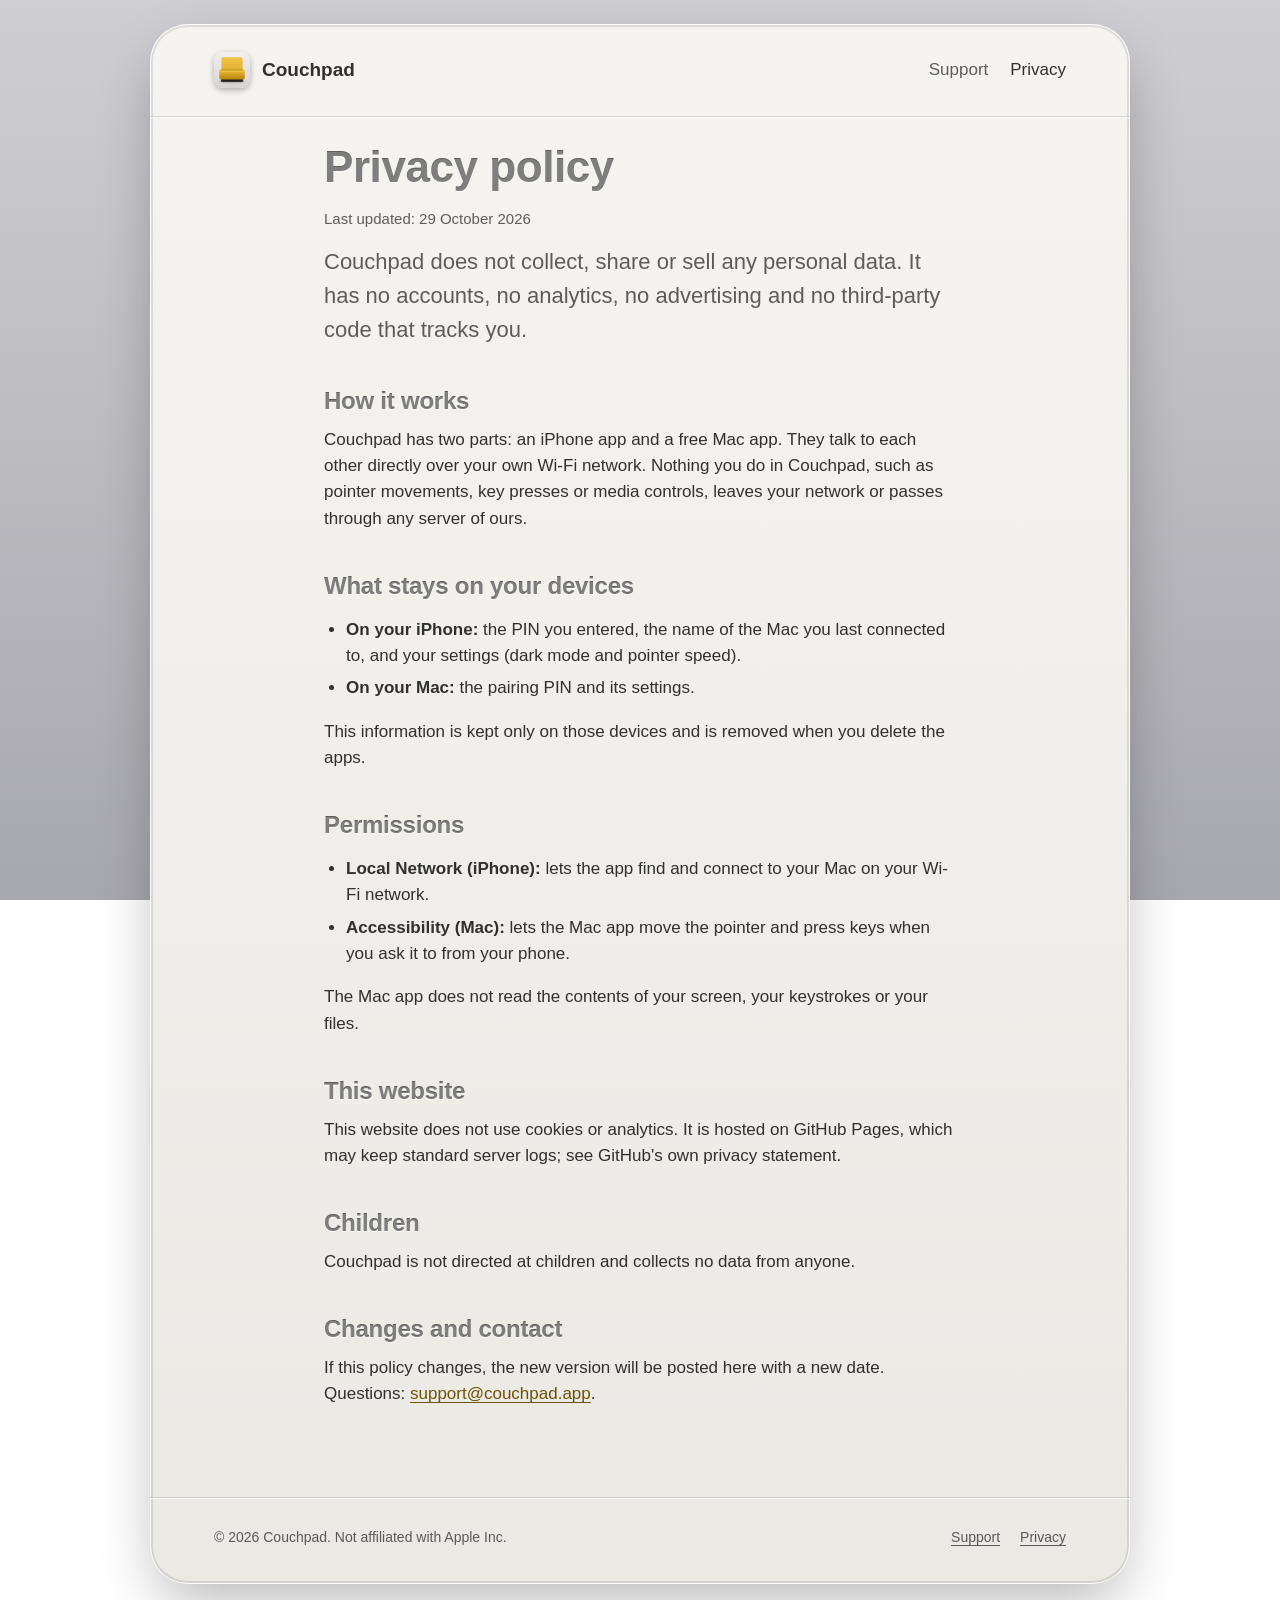
==== privacy/index.html @ 032b70fe "Add the Couchpad website A landing page, support and privacy pages, a 404 page and the screenshots, " ====
<!doctype html>
<html lang="en">
<head>
<meta charset="utf-8">
<meta name="viewport" content="width=device-width, initial-scale=1">
<title>Couchpad privacy policy</title>
<meta name="description" content="Couchpad collects no data. Everything happens between your iPhone and your Mac on your own Wi-Fi network.">
<link rel="canonical" href="https://couchpad.app/privacy/">
<link rel="icon" type="image/png" sizes="32x32" href="/assets/favicon-32.png">
<link rel="apple-touch-icon" href="/assets/apple-touch-icon.png">
<meta property="og:type" content="website">
<meta property="og:site_name" content="Couchpad">
<meta property="og:title" content="Couchpad privacy policy">
<meta property="og:description" content="Couchpad collects no data. Everything happens between your iPhone and your Mac on your own Wi-Fi network.">
<meta property="og:url" content="https://couchpad.app/privacy/">
<meta property="og:image" content="https://couchpad.app/assets/icon-512.png">
<meta name="twitter:card" content="summary">
<link rel="stylesheet" href="/assets/style.css">
</head>
<body>
<div class="pad">
<header class="inner site-header">
  <a class="brand" href="/"><img src="/assets/icon-192.png" alt="" width="36" height="36">Couchpad</a>
  <nav aria-label="Main">
    <a href="/support/">Support</a>
    <a href="/privacy/" aria-current="page">Privacy</a>
  </nav>
</header>
<hr class="rule">

<main class="inner page">
  <h1 class="etched">Privacy policy</h1>
  <p class="meta">Last updated: 29 October 2026</p>
  <p class="lead" style="margin-left:0">Couchpad does not collect, share or sell any personal data. It has no accounts, no analytics, no advertising and no third-party code that tracks you.</p>

  <h2 class="etched">How it works</h2>
  <p>Couchpad has two parts: an iPhone app and a free Mac app. They talk to each other directly over your own Wi-Fi network. Nothing you do in Couchpad, such as pointer movements, key presses or media controls, leaves your network or passes through any server of ours.</p>

  <h2 class="etched">What stays on your devices</h2>
  <ul>
    <li><strong>On your iPhone:</strong> the PIN you entered, the name of the Mac you last connected to, and your settings (dark mode and pointer speed).</li>
    <li><strong>On your Mac:</strong> the pairing PIN and its settings.</li>
  </ul>
  <p>This information is kept only on those devices and is removed when you delete the apps.</p>

  <h2 class="etched">Permissions</h2>
  <ul>
    <li><strong>Local Network (iPhone):</strong> lets the app find and connect to your Mac on your Wi-Fi network.</li>
    <li><strong>Accessibility (Mac):</strong> lets the Mac app move the pointer and press keys when you ask it to from your phone.</li>
  </ul>
  <p>The Mac app does not read the contents of your screen, your keystrokes or your files.</p>

  <h2 class="etched">This website</h2>
  <p>This website does not use cookies or analytics. It is hosted on GitHub Pages, which may keep standard server logs; see GitHub's own privacy statement.</p>

  <h2 class="etched">Children</h2>
  <p>Couchpad is not directed at children and collects no data from anyone.</p>

  <h2 class="etched">Changes and contact</h2>
  <p>If this policy changes, the new version will be posted here with a new date. Questions: <a href="mailto:support@couchpad.app">support@couchpad.app</a>.</p>
</main>
<hr class="rule">
<footer class="inner site-footer">
  <span>&copy; 2026 Couchpad. Not affiliated with Apple Inc.</span>
  <nav aria-label="Footer"><a href="/support/">Support</a><a href="/privacy/">Privacy</a></nav>
</footer>
</div>
</body>
</html>
---- assets/style.css ----
/* Couchpad site: the app's etched-glass look on an aluminium frame, in a light and a dark variant. */

:root {
  color-scheme: light dark;
  --frame-top: #cfcfd3;
  --frame-bottom: #a7a7ae;
  --glass-top: #f5f4f0;
  --glass-bottom: #eae9e4;
  --glass-edge: rgba(255, 255, 255, 0.95);
  --glass-inner: rgba(0, 0, 0, 0.1);
  --shadow: rgba(0, 0, 0, 0.3);
  --ink: rgba(0, 0, 0, 0.8);
  --ink-soft: rgba(0, 0, 0, 0.62);
  --etch: rgba(0, 0, 0, 0.5);
  --etch-light: rgba(255, 255, 255, 0.95);
  --etch-dark: rgba(0, 0, 0, 0.22);
  --rule-dark: rgba(0, 0, 0, 0.13);
  --rule-light: rgba(255, 255, 255, 0.95);
  --pill: rgba(0, 0, 0, 0.055);
  --pill-edge: rgba(0, 0, 0, 0.14);
  --raised-top: #faf9f6;
  --raised-bottom: #e5e4df;
  --raised-edge: rgba(0, 0, 0, 0.2);
  --link: #6e5206;
  --accent: #dba72b;
}

@media (prefers-color-scheme: dark) {
  :root {
    --frame-top: #3a3a3e;
    --frame-bottom: #1d1d20;
    --glass-top: #313134;
    --glass-bottom: #262629;
    --glass-edge: rgba(255, 255, 255, 0.14);
    --glass-inner: rgba(0, 0, 0, 0.5);
    --shadow: rgba(0, 0, 0, 0.6);
    --ink: rgba(255, 255, 255, 0.9);
    --ink-soft: rgba(255, 255, 255, 0.68);
    --etch: rgba(255, 255, 255, 0.5);
    --etch-light: rgba(0, 0, 0, 0.6);
    --etch-dark: rgba(255, 255, 255, 0.12);
    --rule-dark: rgba(0, 0, 0, 0.55);
    --rule-light: rgba(255, 255, 255, 0.1);
    --pill: rgba(0, 0, 0, 0.22);
    --pill-edge: rgba(255, 255, 255, 0.1);
    --raised-top: #5d5d61;
    --raised-bottom: #424246;
    --raised-edge: rgba(0, 0, 0, 0.55);
    --link: #f0c658;
  }
}

* { box-sizing: border-box; }

html { -webkit-text-size-adjust: 100%; }

body {
  margin: 0;
  min-height: 100vh;
  padding: 24px 16px 40px;
  background: linear-gradient(var(--frame-top), var(--frame-bottom)) fixed;
  color: var(--ink);
  font: 17px/1.55 -apple-system, BlinkMacSystemFont, "SF Pro Text", "Helvetica Neue", Helvetica, Arial, sans-serif;
  -webkit-font-smoothing: antialiased;
}

a { color: var(--link); text-underline-offset: 3px; }
a:hover { text-decoration-thickness: 2px; }
:focus-visible { outline: 3px solid var(--accent); outline-offset: 3px; border-radius: 6px; }

/* The glass pad that holds the page. */
.pad {
  max-width: 980px;
  margin: 0 auto;
  border-radius: 38px;
  background: linear-gradient(var(--glass-top), var(--glass-bottom));
  box-shadow:
    inset 0 0 0 1px var(--glass-edge),
    inset 0 0 0 3px var(--glass-inner),
    0 24px 60px -10px var(--shadow);
  overflow: hidden;
}

.inner { padding-left: clamp(20px, 6vw, 64px); padding-right: clamp(20px, 6vw, 64px); }

/* Header */
.site-header {
  display: flex;
  align-items: center;
  justify-content: space-between;
  gap: 16px;
  padding-top: 28px;
  padding-bottom: 28px;
}
.brand { display: flex; align-items: center; gap: 12px; color: var(--ink); text-decoration: none; font-weight: 650; font-size: 19px; }
.brand img { width: 36px; height: 36px; border-radius: 9px; box-shadow: 0 2px 6px var(--shadow); }
.site-header nav { display: flex; gap: 22px; }
.site-header nav a { color: var(--ink-soft); text-decoration: none; font-weight: 500; }
.site-header nav a:hover, .site-header nav a[aria-current="page"] { color: var(--ink); }

/* Engraved lines, built like the app's divider: a faint dark line with a light one right under it. */
.rule { height: 2px; border: 0; margin: 0; background: linear-gradient(var(--rule-dark) 1px, var(--rule-light) 1px); }

/* Etched headings and labels. */
.etched {
  color: var(--etch);
  text-shadow: 0 1px 0 var(--etch-light), 0 -0.5px 0.4px var(--etch-dark);
}

h1, h2, h3 { line-height: 1.15; margin: 0; letter-spacing: -0.01em; }
h1 { font-size: clamp(34px, 6vw, 56px); font-weight: 700; }
h2 { font-size: clamp(26px, 4vw, 34px); font-weight: 700; }
h3 { font-size: 20px; font-weight: 650; }
p { margin: 0 0 1em; }
.lead { font-size: clamp(18px, 2.4vw, 22px); color: var(--ink-soft); max-width: 36em; margin-left: auto; margin-right: auto; }

/* Hero */
.hero { text-align: center; padding-top: 36px; padding-bottom: 64px; }
.hero-art { position: relative; width: min(440px, 100%); aspect-ratio: 1; margin: 0 auto 8px; display: grid; place-items: center; }
.hero-art .ring { position: absolute; border-radius: 50%; border: 1px solid var(--rule-dark); box-shadow: 0 1px 0 var(--rule-light); }
.hero-art .ring:nth-child(1) { width: 62%; aspect-ratio: 1; opacity: 0.95; }
.hero-art .ring:nth-child(2) { width: 82%; aspect-ratio: 1; opacity: 0.6; }
.hero-art .ring:nth-child(3) { width: 102%; aspect-ratio: 1; opacity: 0.3; }
.hero-art img { position: relative; width: 38%; border-radius: 22.5%; box-shadow: 0 18px 36px -8px var(--shadow), 0 2px 6px var(--shadow); }
.hero h1 { max-width: 14em; margin: 0 auto 18px; }
.actions { display: flex; flex-wrap: wrap; gap: 14px; justify-content: center; align-items: center; margin-top: 30px; }

/* A button standing proud of the glass, like the Connect button in the app. */
.button {
  display: inline-flex;
  align-items: center;
  gap: 10px;
  padding: 14px 28px;
  border-radius: 999px;
  border: 1px solid var(--raised-edge);
  background: linear-gradient(var(--raised-top), var(--raised-bottom));
  box-shadow: inset 0 1px 0 rgba(255, 255, 255, 0.55), 0 3px 6px var(--shadow);
  color: var(--ink);
  font-weight: 650;
  font-size: 17px;
  text-decoration: none;
}
.button:hover { filter: brightness(1.03); }
.button:active { box-shadow: inset 0 2px 5px var(--shadow); background: var(--pill); }
.note { color: var(--ink-soft); font-size: 15px; }
.fine { color: var(--ink-soft); font-size: 14px; margin-top: 14px; }

/* Sections */
section { padding-top: 56px; padding-bottom: 56px; }
.section-head { margin-bottom: 28px; }
.section-head p { color: var(--ink-soft); margin-top: 8px; max-width: 38em; }

.cards { display: grid; gap: 18px; grid-template-columns: repeat(auto-fit, minmax(250px, 1fr)); }
.card {
  padding: 24px;
  border-radius: 24px;
  background: var(--pill);
  border: 1px solid var(--pill-edge);
  box-shadow: inset 0 1px 3px rgba(0, 0, 0, 0.1), 0 1px 0 var(--rule-light);
}
.card h3 { margin-bottom: 10px; }
.card p, .card li { color: var(--ink-soft); font-size: 16px; }
.card ul { margin: 0; padding-left: 1.1em; }
.card li { margin-bottom: 4px; }

.steps { counter-reset: step; display: grid; gap: 18px; grid-template-columns: repeat(auto-fit, minmax(230px, 1fr)); padding: 0; margin: 0; list-style: none; }
.steps li { counter-increment: step; padding: 4px 0; }
.steps li::before {
  content: counter(step);
  display: grid; place-items: center;
  width: 44px; height: 44px; margin-bottom: 14px;
  border-radius: 50%;
  border: 1px solid var(--raised-edge);
  background: linear-gradient(var(--raised-top), var(--raised-bottom));
  box-shadow: inset 0 1px 0 rgba(255, 255, 255, 0.55), 0 2px 4px var(--shadow);
  font-weight: 700;
}
.steps h3 { margin-bottom: 6px; }
.steps p { color: var(--ink-soft); font-size: 16px; }

/* Text pages (support, privacy) */
.page { padding-top: 24px; padding-bottom: 72px; max-width: 760px; margin: 0 auto; }
.page h1 { font-size: clamp(30px, 5vw, 44px); margin-bottom: 14px; }
.page h2 { font-size: 24px; margin: 40px 0 12px; }
.page ul, .page ol { padding-left: 1.3em; }
.page li { margin-bottom: 6px; }
.meta { color: var(--ink-soft); font-size: 15px; }

details { border-radius: 18px; background: var(--pill); border: 1px solid var(--pill-edge); padding: 4px 20px; margin-bottom: 12px; }
summary { cursor: pointer; font-weight: 600; padding: 14px 0; list-style: none; display: flex; justify-content: space-between; gap: 16px; }
summary::-webkit-details-marker { display: none; }
summary::after { content: "+"; color: var(--ink-soft); font-weight: 500; }
details[open] summary::after { content: "–"; }
details > :not(summary) { color: var(--ink-soft); }
details p:last-child, details ul:last-child, details ol:last-child { margin-bottom: 16px; }
kbd { font: 14px ui-monospace, SFMono-Regular, Menlo, monospace; padding: 1px 6px; border-radius: 6px; background: var(--pill); border: 1px solid var(--pill-edge); }

/* Footer */
.site-footer { padding-top: 28px; padding-bottom: 36px; display: flex; flex-wrap: wrap; justify-content: space-between; gap: 12px 24px; color: var(--ink-soft); font-size: 14px; }
.site-footer nav { display: flex; gap: 20px; }
.site-footer a { color: var(--ink-soft); }

@media (max-width: 560px) {
  body { padding: 12px 10px 28px; }
  .pad { border-radius: 28px; }
  .site-header nav { gap: 16px; font-size: 16px; }
  section { padding-top: 40px; padding-bottom: 40px; }
}

/* Screenshots */
.shots { display: grid; gap: 28px 24px; grid-template-columns: repeat(auto-fit, minmax(220px, 1fr)); align-items: start; }
.shots figure { margin: 0; }
.shots .wide { grid-column: 1 / -1; }
.shots img { display: block; width: 100%; height: auto; border-radius: 26px; box-shadow: 0 18px 40px -12px var(--shadow), 0 2px 6px var(--shadow); }
.shots .mac img { border-radius: 22px; }
.shots figure:not(.wide) img { max-width: 340px; margin: 0 auto; }
.shots .mac img { max-width: 100%; }
.shots figcaption { margin-top: 14px; text-align: center; color: var(--ink-soft); font-size: 15px; }
@media (min-width: 820px) {
  .shots { grid-template-columns: 1fr 1fr 1fr; }
  /* The Mac menu is the odd one out in shape, so it sits level with the middle of the phone screens. */
  .shots .mac { align-self: center; }
}
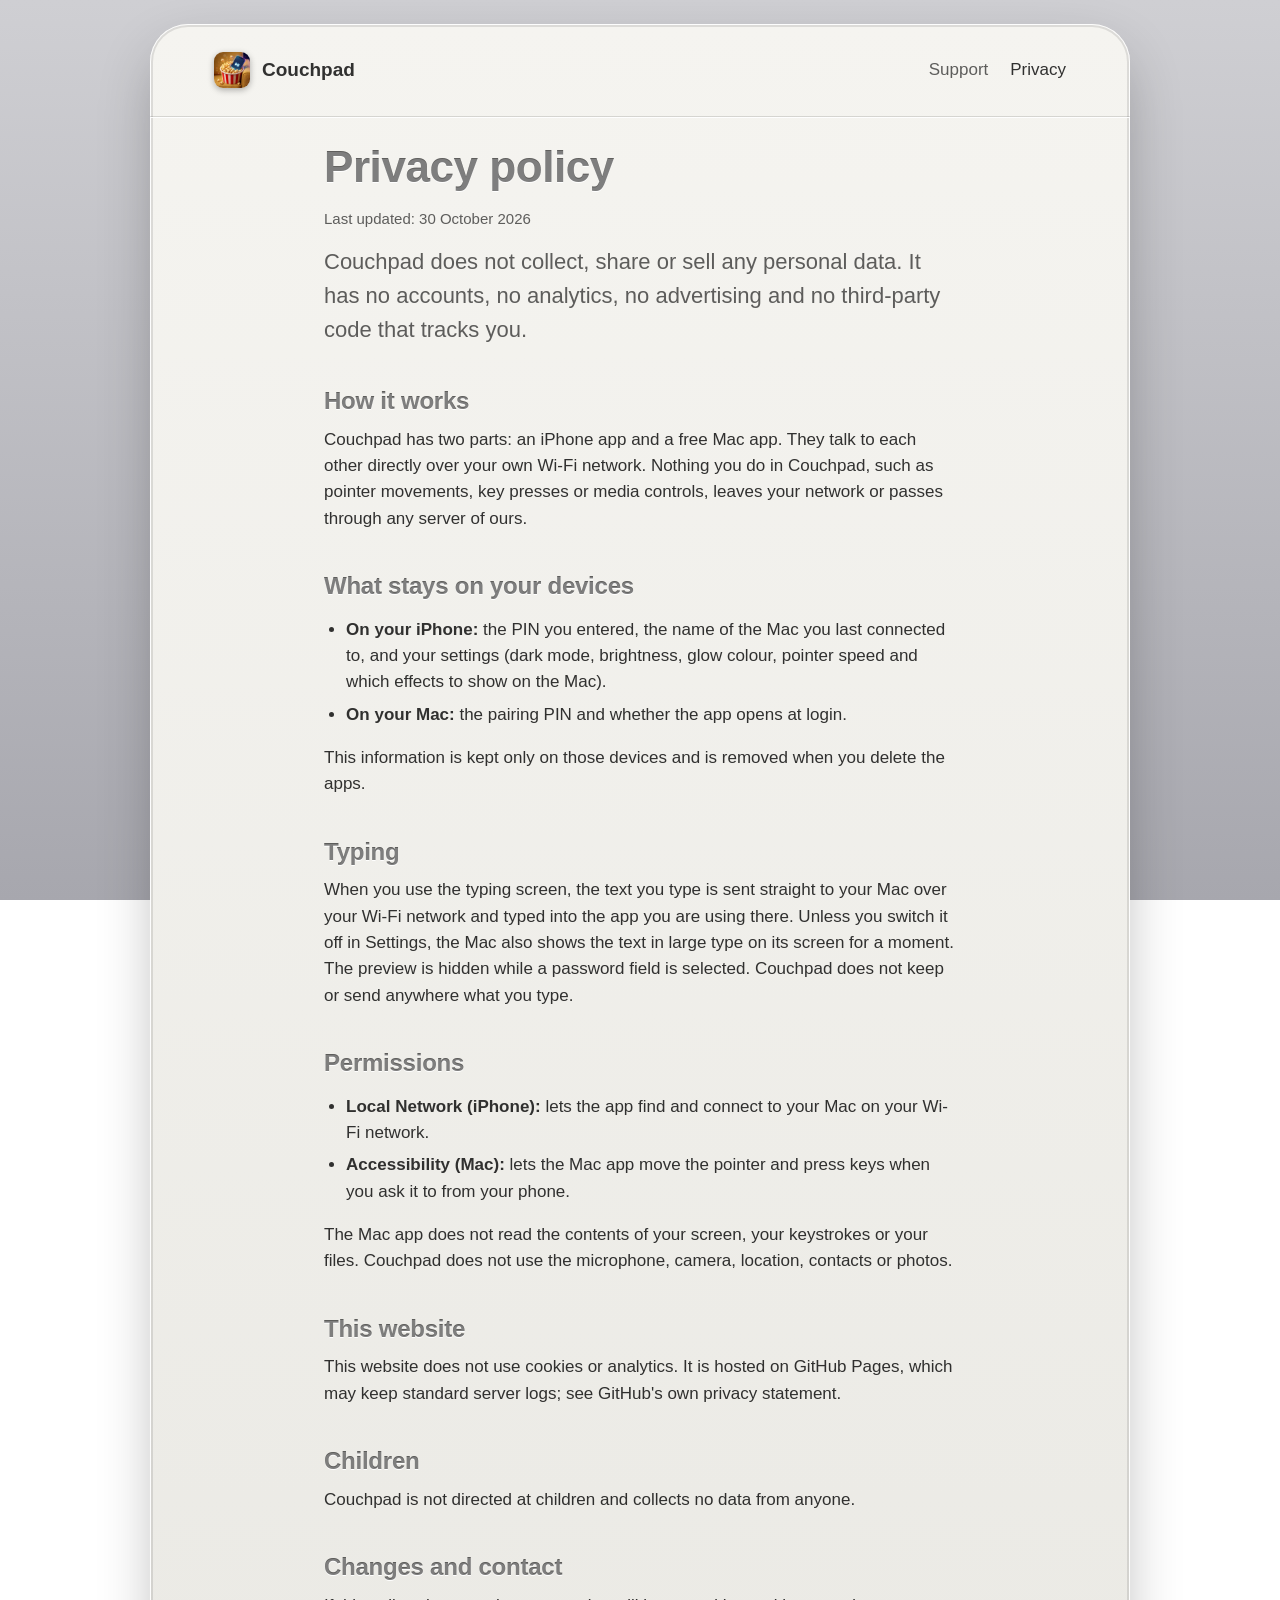
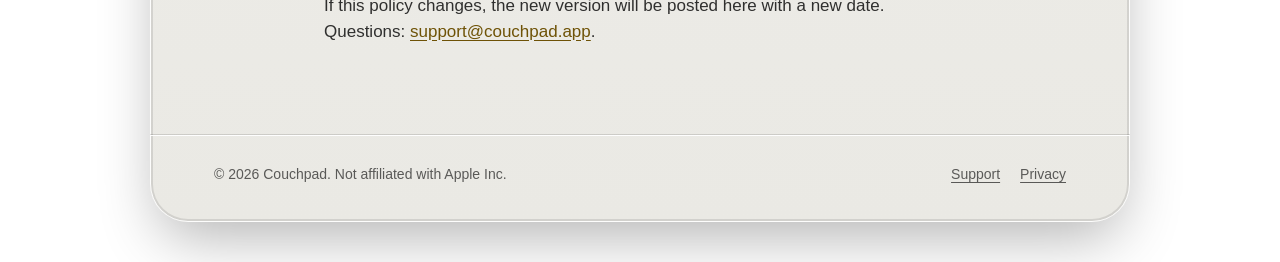
==== commit 221ddc67: "Describe typing, pointer effects and the dark mode; update the privacy page Co-Authored-By: Claude S" ====
--- a/privacy/index.html
+++ b/privacy/index.html
@@ -30,7 +30,7 @@
 
 <main class="inner page">
   <h1 class="etched">Privacy policy</h1>
-  <p class="meta">Last updated: 29 October 2026</p>
+  <p class="meta">Last updated: 30 October 2026</p>
   <p class="lead" style="margin-left:0">Couchpad does not collect, share or sell any personal data. It has no accounts, no analytics, no advertising and no third-party code that tracks you.</p>
 
   <h2 class="etched">How it works</h2>
@@ -38,17 +38,20 @@
 
   <h2 class="etched">What stays on your devices</h2>
   <ul>
-    <li><strong>On your iPhone:</strong> the PIN you entered, the name of the Mac you last connected to, and your settings (dark mode and pointer speed).</li>
-    <li><strong>On your Mac:</strong> the pairing PIN and its settings.</li>
+    <li><strong>On your iPhone:</strong> the PIN you entered, the name of the Mac you last connected to, and your settings (dark mode, brightness, glow colour, pointer speed and which effects to show on the Mac).</li>
+    <li><strong>On your Mac:</strong> the pairing PIN and whether the app opens at login.</li>
   </ul>
   <p>This information is kept only on those devices and is removed when you delete the apps.</p>
+
+  <h2 class="etched">Typing</h2>
+  <p>When you use the typing screen, the text you type is sent straight to your Mac over your Wi-Fi network and typed into the app you are using there. Unless you switch it off in Settings, the Mac also shows the text in large type on its screen for a moment. The preview is hidden while a password field is selected. Couchpad does not keep or send anywhere what you type.</p>
 
   <h2 class="etched">Permissions</h2>
   <ul>
     <li><strong>Local Network (iPhone):</strong> lets the app find and connect to your Mac on your Wi-Fi network.</li>
     <li><strong>Accessibility (Mac):</strong> lets the Mac app move the pointer and press keys when you ask it to from your phone.</li>
   </ul>
-  <p>The Mac app does not read the contents of your screen, your keystrokes or your files.</p>
+  <p>The Mac app does not read the contents of your screen, your keystrokes or your files. Couchpad does not use the microphone, camera, location, contacts or photos.</p>
 
   <h2 class="etched">This website</h2>
   <p>This website does not use cookies or analytics. It is hosted on GitHub Pages, which may keep standard server logs; see GitHub's own privacy statement.</p>
--- a/assets/style.css
+++ b/assets/style.css
@@ -115,13 +115,7 @@
 .lead { font-size: clamp(18px, 2.4vw, 22px); color: var(--ink-soft); max-width: 36em; margin-left: auto; margin-right: auto; }
 
 /* Hero */
-.hero { text-align: center; padding-top: 36px; padding-bottom: 64px; }
-.hero-art { position: relative; width: min(440px, 100%); aspect-ratio: 1; margin: 0 auto 8px; display: grid; place-items: center; }
-.hero-art .ring { position: absolute; border-radius: 50%; border: 1px solid var(--rule-dark); box-shadow: 0 1px 0 var(--rule-light); }
-.hero-art .ring:nth-child(1) { width: 62%; aspect-ratio: 1; opacity: 0.95; }
-.hero-art .ring:nth-child(2) { width: 82%; aspect-ratio: 1; opacity: 0.6; }
-.hero-art .ring:nth-child(3) { width: 102%; aspect-ratio: 1; opacity: 0.3; }
-.hero-art img { position: relative; width: 38%; border-radius: 22.5%; box-shadow: 0 18px 36px -8px var(--shadow), 0 2px 6px var(--shadow); }
+.hero { text-align: center; padding-top: 56px; padding-bottom: 64px; }
 .hero h1 { max-width: 14em; margin: 0 auto 18px; }
 .actions { display: flex; flex-wrap: wrap; gap: 14px; justify-content: center; align-items: center; margin-top: 30px; }
 
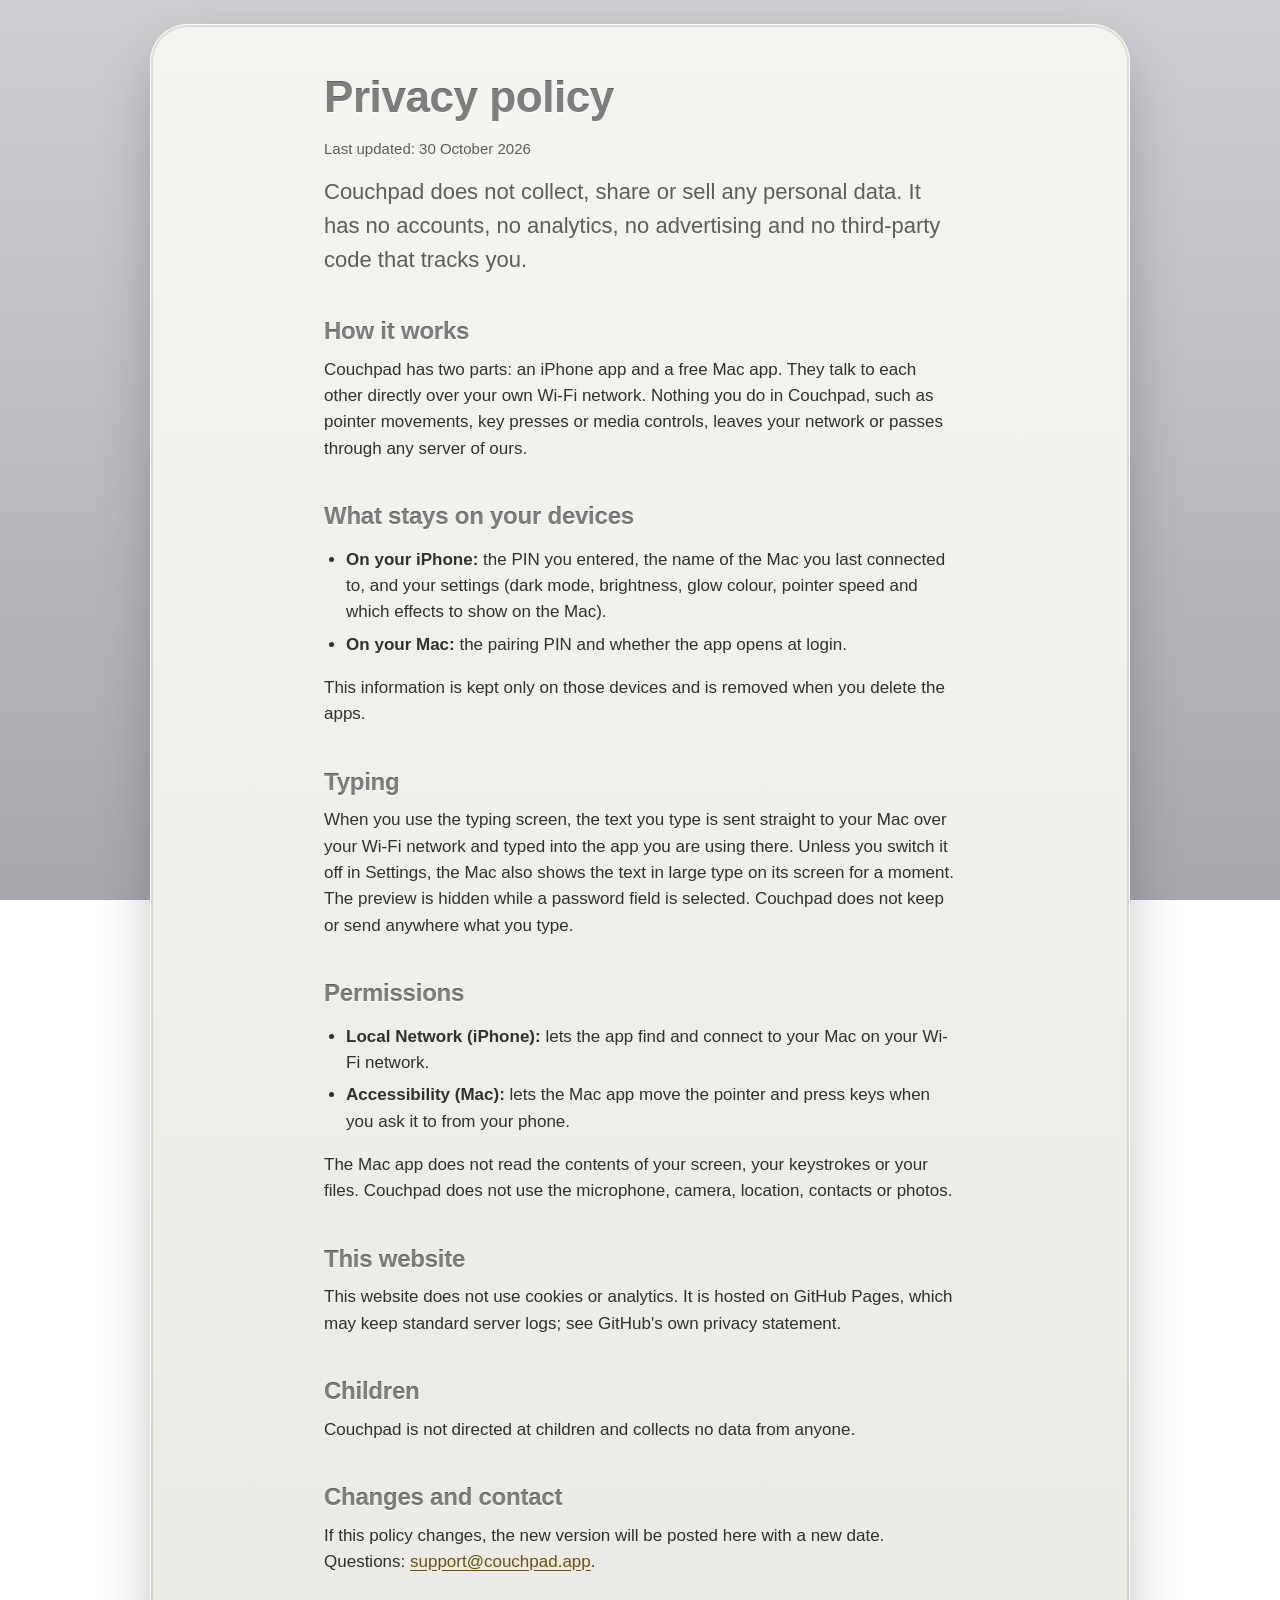
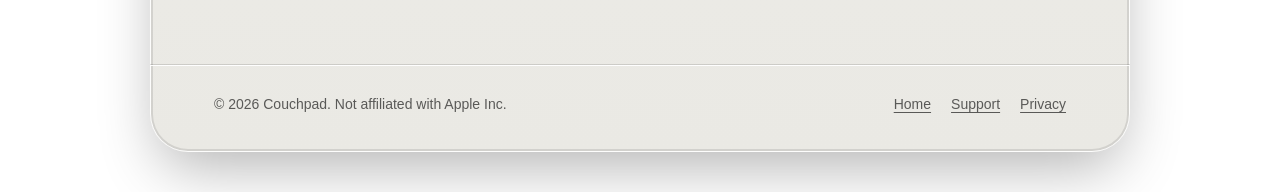
==== commit 168a4595: "Add the couchpad wordmark; replace the header with a hero logo The wordmark is set in Fredoka (SIL O" ====
--- a/privacy/index.html
+++ b/privacy/index.html
@@ -19,15 +19,6 @@
 </head>
 <body>
 <div class="pad">
-<header class="inner site-header">
-  <a class="brand" href="/"><img src="/assets/icon-192.png" alt="" width="36" height="36">Couchpad</a>
-  <nav aria-label="Main">
-    <a href="/support/">Support</a>
-    <a href="/privacy/" aria-current="page">Privacy</a>
-  </nav>
-</header>
-<hr class="rule">
-
 <main class="inner page">
   <h1 class="etched">Privacy policy</h1>
   <p class="meta">Last updated: 30 October 2026</p>
@@ -65,7 +56,7 @@
 <hr class="rule">
 <footer class="inner site-footer">
   <span>&copy; 2026 Couchpad. Not affiliated with Apple Inc.</span>
-  <nav aria-label="Footer"><a href="/support/">Support</a><a href="/privacy/">Privacy</a></nav>
+  <nav aria-label="Footer"><a href="/">Home</a><a href="/support/">Support</a><a href="/privacy/">Privacy</a></nav>
 </footer>
 </div>
 </body>
--- a/assets/style.css
+++ b/assets/style.css
@@ -23,6 +23,7 @@
   --raised-edge: rgba(0, 0, 0, 0.2);
   --link: #6e5206;
   --accent: #dba72b;
+  --wordmark: rgba(0, 0, 0, 0.85);
 }
 
 @media (prefers-color-scheme: dark) {
@@ -47,7 +48,16 @@
     --raised-bottom: #424246;
     --raised-edge: rgba(0, 0, 0, 0.55);
     --link: #f0c658;
+    --wordmark: #f0c658;
   }
+}
+
+/* The wordmark's typeface: Fredoka, under the SIL Open Font Licence (assets/fonts/OFL.txt), served from this site. */
+@font-face {
+  font-family: "Fredoka";
+  src: url("/assets/fonts/Fredoka.woff2") format("woff2");
+  font-weight: 300 700;
+  font-display: swap;
 }
 
 * { box-sizing: border-box; }
@@ -83,21 +93,6 @@
 
 .inner { padding-left: clamp(20px, 6vw, 64px); padding-right: clamp(20px, 6vw, 64px); }
 
-/* Header */
-.site-header {
-  display: flex;
-  align-items: center;
-  justify-content: space-between;
-  gap: 16px;
-  padding-top: 28px;
-  padding-bottom: 28px;
-}
-.brand { display: flex; align-items: center; gap: 12px; color: var(--ink); text-decoration: none; font-weight: 650; font-size: 19px; }
-.brand img { width: 36px; height: 36px; border-radius: 9px; box-shadow: 0 2px 6px var(--shadow); }
-.site-header nav { display: flex; gap: 22px; }
-.site-header nav a { color: var(--ink-soft); text-decoration: none; font-weight: 500; }
-.site-header nav a:hover, .site-header nav a[aria-current="page"] { color: var(--ink); }
-
 /* Engraved lines, built like the app's divider: a faint dark line with a light one right under it. */
 .rule { height: 2px; border: 0; margin: 0; background: linear-gradient(var(--rule-dark) 1px, var(--rule-light) 1px); }
 
@@ -117,6 +112,15 @@
 /* Hero */
 .hero { text-align: center; padding-top: 56px; padding-bottom: 64px; }
 .hero h1 { max-width: 14em; margin: 0 auto 18px; }
+
+/* The app icon and the wordmark, at the top of the home page. */
+.hero-brand { display: flex; flex-direction: column; align-items: center; gap: 14px; margin-bottom: 36px; }
+.hero-brand img { width: 120px; height: 120px; border-radius: 22.5%; box-shadow: 0 18px 36px -8px var(--shadow), 0 2px 6px var(--shadow); }
+.wordmark {
+  color: var(--wordmark);
+  font-family: "Fredoka", ui-rounded, "SF Pro Rounded", -apple-system, BlinkMacSystemFont, sans-serif;
+  font-weight: 600; font-size: clamp(40px, 9vw, 58px); line-height: 1; letter-spacing: -0.01em;
+}
 .actions { display: flex; flex-wrap: wrap; gap: 14px; justify-content: center; align-items: center; margin-top: 30px; }
 
 /* A button standing proud of the glass, like the Connect button in the app. */
@@ -173,7 +177,7 @@
 .steps p { color: var(--ink-soft); font-size: 16px; }
 
 /* Text pages (support, privacy) */
-.page { padding-top: 24px; padding-bottom: 72px; max-width: 760px; margin: 0 auto; }
+.page { padding-top: 48px; padding-bottom: 72px; max-width: 760px; margin: 0 auto; }
 .page h1 { font-size: clamp(30px, 5vw, 44px); margin-bottom: 14px; }
 .page h2 { font-size: 24px; margin: 40px 0 12px; }
 .page ul, .page ol { padding-left: 1.3em; }
@@ -197,7 +201,6 @@
 @media (max-width: 560px) {
   body { padding: 12px 10px 28px; }
   .pad { border-radius: 28px; }
-  .site-header nav { gap: 16px; font-size: 16px; }
   section { padding-top: 40px; padding-bottom: 40px; }
 }
 
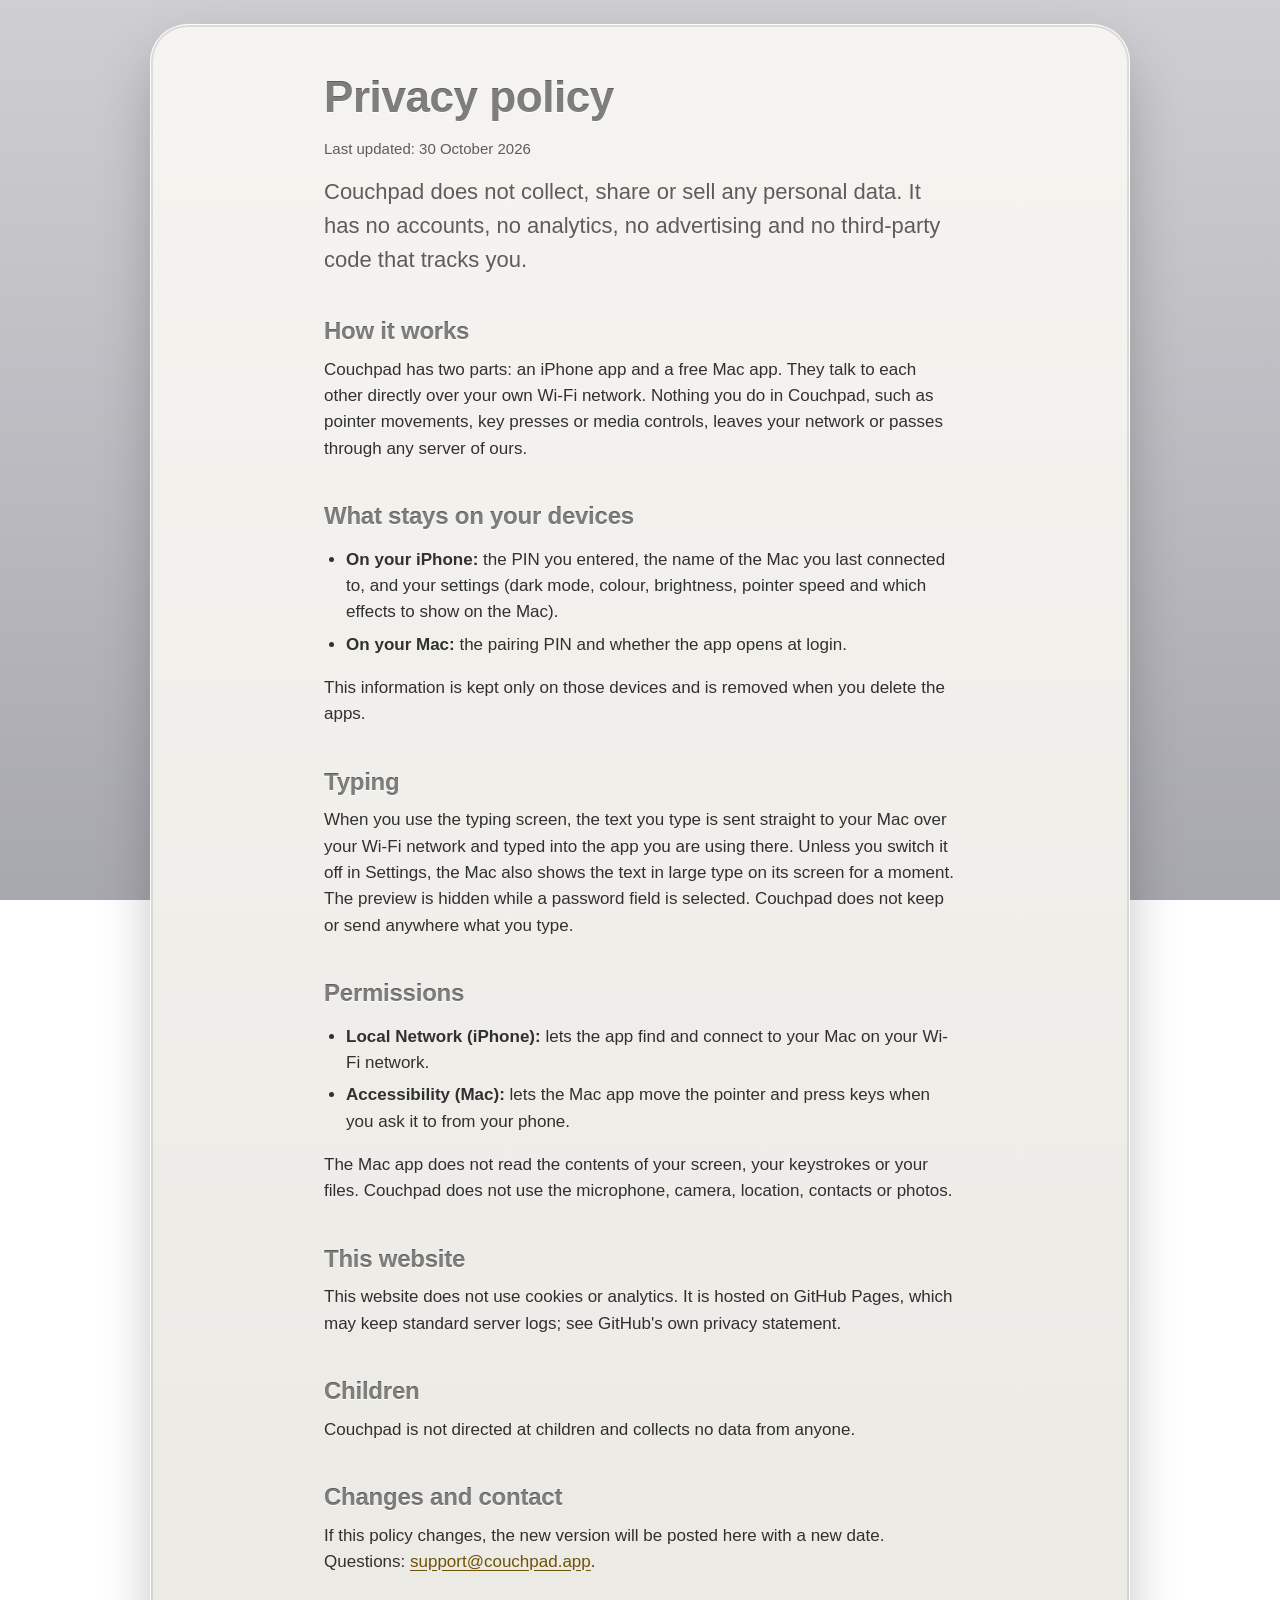
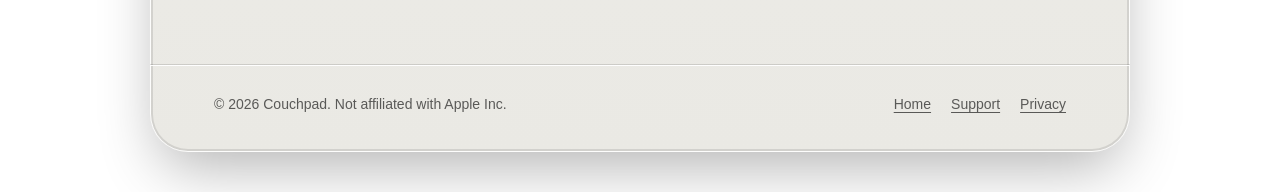
==== commit 6fa1cf18: "Describe the dark mode colour and brightness on the site Co-Authored-By: Claude Sonnet 5.5 <noreply@" ====
--- a/privacy/index.html
+++ b/privacy/index.html
@@ -29,7 +29,7 @@
 
   <h2 class="etched">What stays on your devices</h2>
   <ul>
-    <li><strong>On your iPhone:</strong> the PIN you entered, the name of the Mac you last connected to, and your settings (dark mode, brightness, glow colour, pointer speed and which effects to show on the Mac).</li>
+    <li><strong>On your iPhone:</strong> the PIN you entered, the name of the Mac you last connected to, and your settings (dark mode, colour, brightness, pointer speed and which effects to show on the Mac).</li>
     <li><strong>On your Mac:</strong> the pairing PIN and whether the app opens at login.</li>
   </ul>
   <p>This information is kept only on those devices and is removed when you delete the apps.</p>
--- a/assets/style.css
+++ b/assets/style.css
@@ -214,7 +214,7 @@
 .shots .mac img { max-width: 100%; }
 .shots figcaption { margin-top: 14px; text-align: center; color: var(--ink-soft); font-size: 15px; }
 @media (min-width: 820px) {
-  .shots { grid-template-columns: 1fr 1fr 1fr; }
+  .shots { grid-template-columns: repeat(4, 1fr); }
   /* The Mac menu is the odd one out in shape, so it sits level with the middle of the phone screens. */
   .shots .mac { align-self: center; }
 }
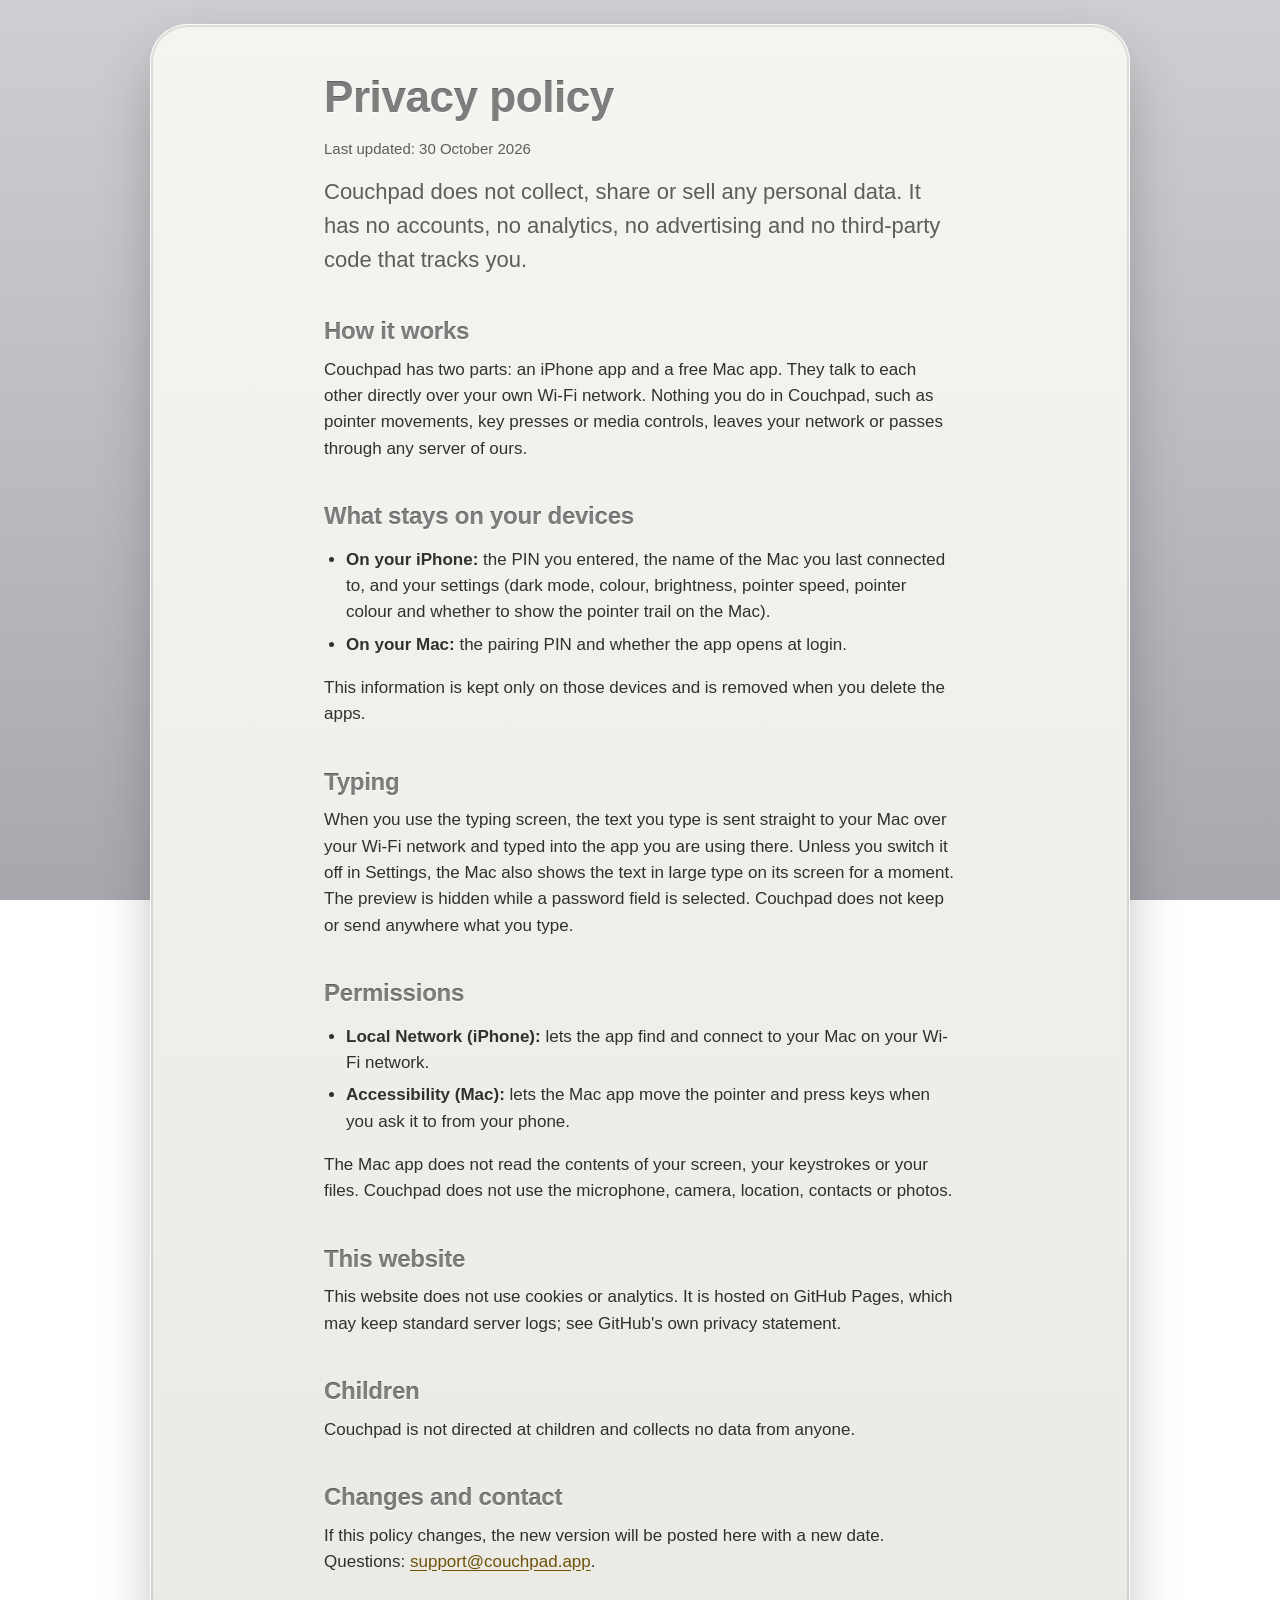
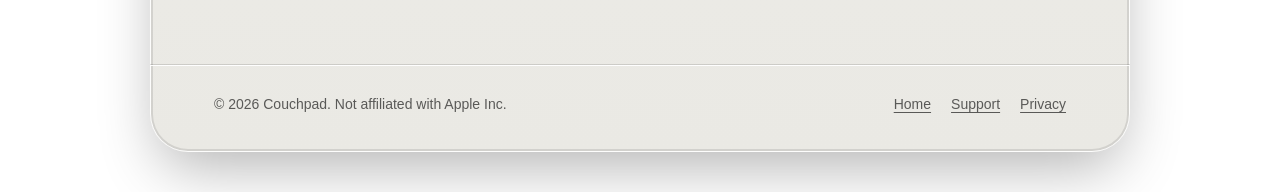
==== commit 10e1f8e4: "Describe the pointer trail, ping and colour on the site Co-Authored-By: Claude Sonnet 5.5 <noreply@a" ====
--- a/privacy/index.html
+++ b/privacy/index.html
@@ -29,7 +29,7 @@
 
   <h2 class="etched">What stays on your devices</h2>
   <ul>
-    <li><strong>On your iPhone:</strong> the PIN you entered, the name of the Mac you last connected to, and your settings (dark mode, colour, brightness, pointer speed and which effects to show on the Mac).</li>
+    <li><strong>On your iPhone:</strong> the PIN you entered, the name of the Mac you last connected to, and your settings (dark mode, colour, brightness, pointer speed, pointer colour and whether to show the pointer trail on the Mac).</li>
     <li><strong>On your Mac:</strong> the pairing PIN and whether the app opens at login.</li>
   </ul>
   <p>This information is kept only on those devices and is removed when you delete the apps.</p>
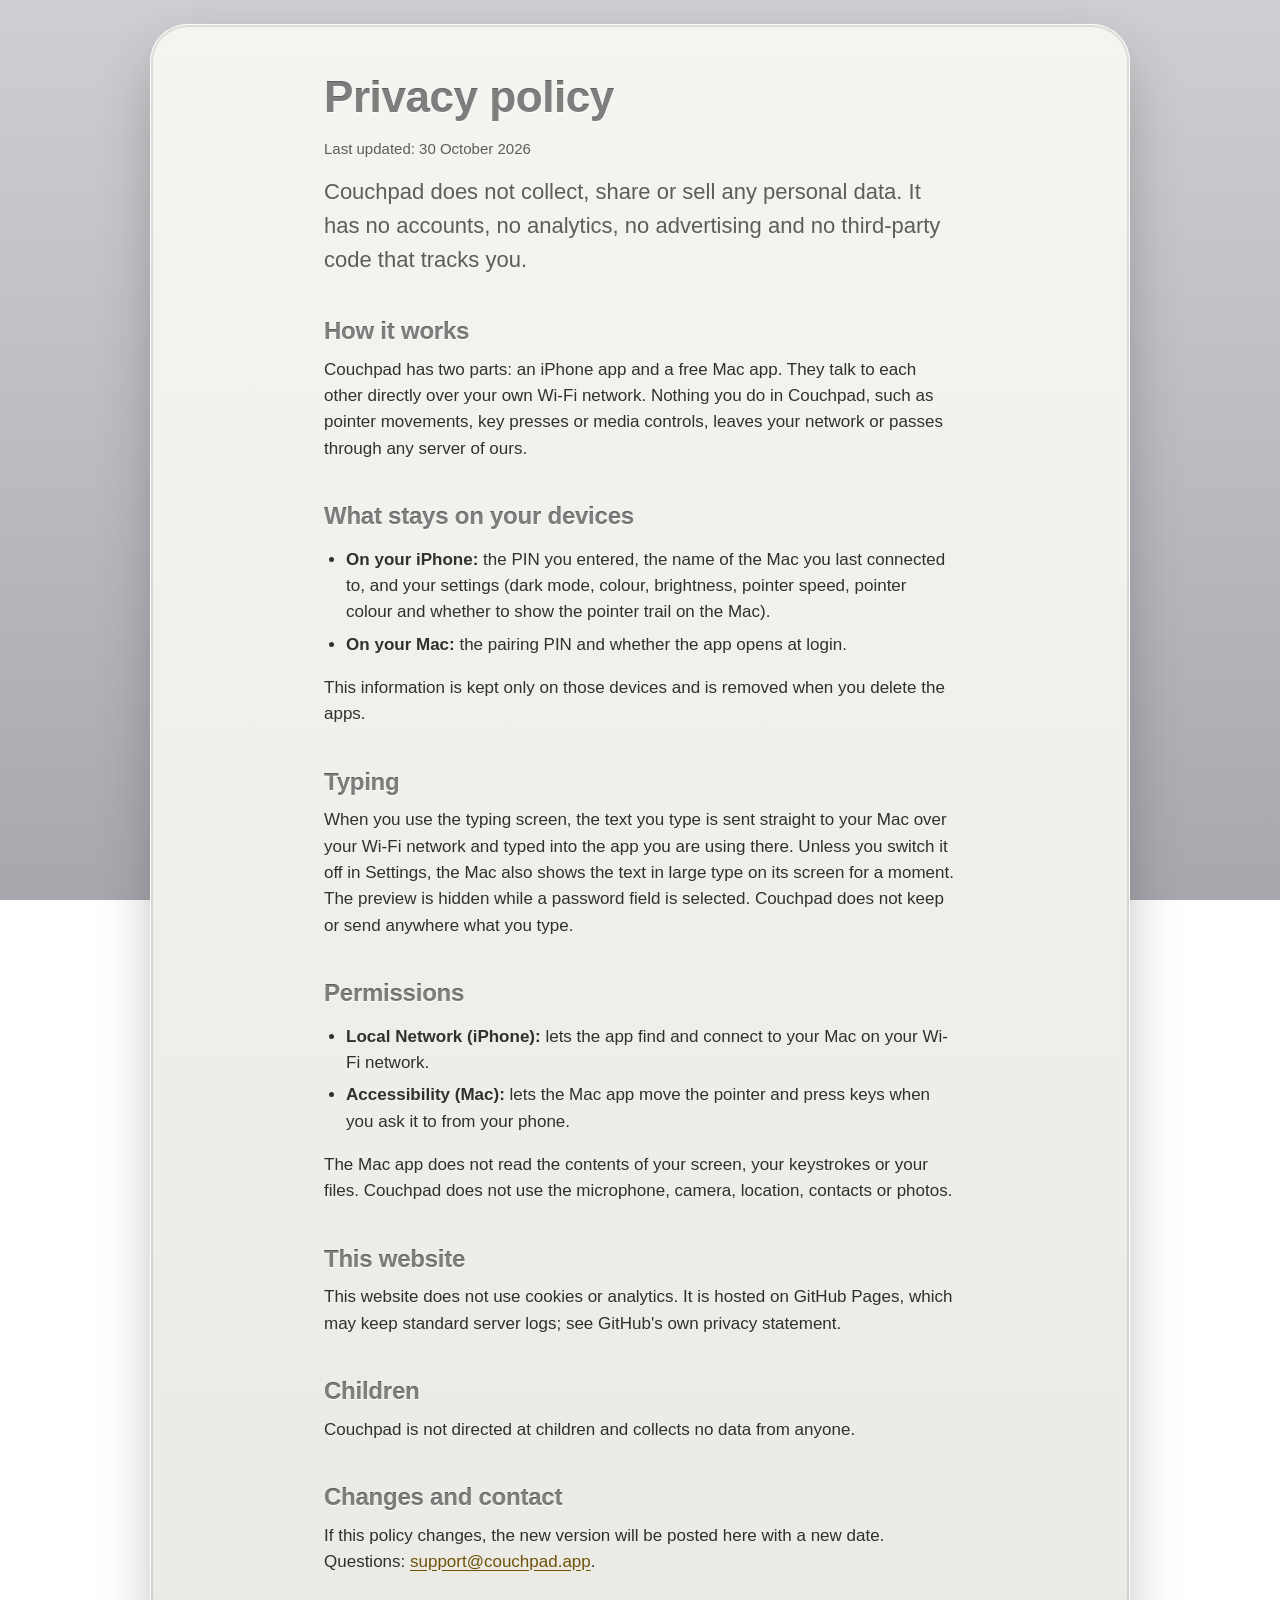
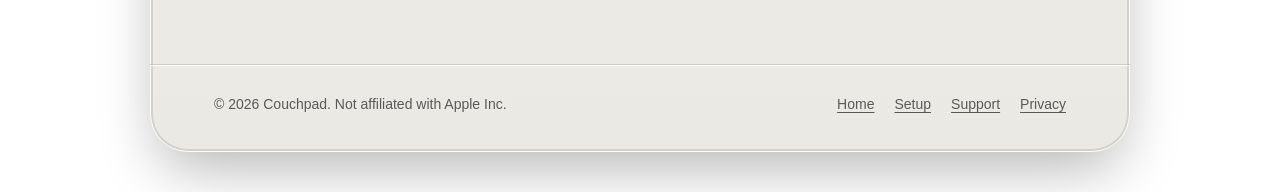
==== commit 5b2fbe79: "Move the setup steps and screenshots to their own /setup/ page Co-Authored-By: Claude Sonnet 5.5 <no" ====
--- a/privacy/index.html
+++ b/privacy/index.html
@@ -56,7 +56,7 @@
 <hr class="rule">
 <footer class="inner site-footer">
   <span>&copy; 2026 Couchpad. Not affiliated with Apple Inc.</span>
-  <nav aria-label="Footer"><a href="/">Home</a><a href="/support/">Support</a><a href="/privacy/">Privacy</a></nav>
+  <nav aria-label="Footer"><a href="/">Home</a><a href="/setup/">Setup</a><a href="/support/">Support</a><a href="/privacy/">Privacy</a></nav>
 </footer>
 </div>
 </body>
--- a/assets/style.css
+++ b/assets/style.css
@@ -163,10 +163,11 @@
 
 .steps { counter-reset: step; display: grid; gap: 18px; grid-template-columns: repeat(auto-fit, minmax(230px, 1fr)); padding: 0; margin: 0; list-style: none; }
 .steps li { counter-increment: step; padding: 4px 0; }
-.steps li::before {
+.steps h3 { display: flex; align-items: center; gap: 12px }
+.steps h3::before {
   content: counter(step);
   display: grid; place-items: center;
-  width: 44px; height: 44px; margin-bottom: 14px;
+  width: 44px; height: 44px;
   border-radius: 50%;
   border: 1px solid var(--raised-edge);
   background: linear-gradient(var(--raised-top), var(--raised-bottom));
@@ -175,6 +176,22 @@
 }
 .steps h3 { margin-bottom: 6px; }
 .steps p { color: var(--ink-soft); font-size: 16px; }
+.step-shots { display: grid; gap: 14px; grid-template-columns: 1fr; align-items: center; }
+.step-shots img { display: block; width: 100%; height: auto; border-radius: 18px; box-shadow: 0 10px 24px -10px var(--shadow), 0 2px 5px var(--shadow); }
+/* Phone screenshots are tall; keep them narrow. */
+.step-shots img[height="1425"] { max-width: 260px; justify-self: center; }
+/* The setup guide lays each step out as a row: its words, then its screenshots. */
+.page.guide { max-width: 980px; }
+.guide .steps { grid-template-columns: 1fr; gap: 44px; padding: 0; }
+.guide .steps li { margin-bottom: 0; }
+.guide .steps + .fine { margin-top: 44px; }
+/* The same etched line as the page's <hr>s, between steps (an <hr> isn't allowed inside a list). */
+.guide .steps li + li { position: relative; padding-top: 44px; }
+.guide .steps li + li::before { content: ""; position: absolute; top: 0; left: 0; right: 0; height: 2px; background: linear-gradient(var(--rule-dark) 1px, var(--rule-light) 1px); }
+@media (min-width: 760px) {
+  .guide .steps li { display: grid; grid-template-columns: minmax(200px, 1fr) 2fr; gap: 32px; align-items: center; }
+  .step-shots { grid-template-columns: 1fr 1fr; }
+}
 
 /* Text pages (support, privacy) */
 .page { padding-top: 48px; padding-bottom: 72px; max-width: 760px; margin: 0 auto; }
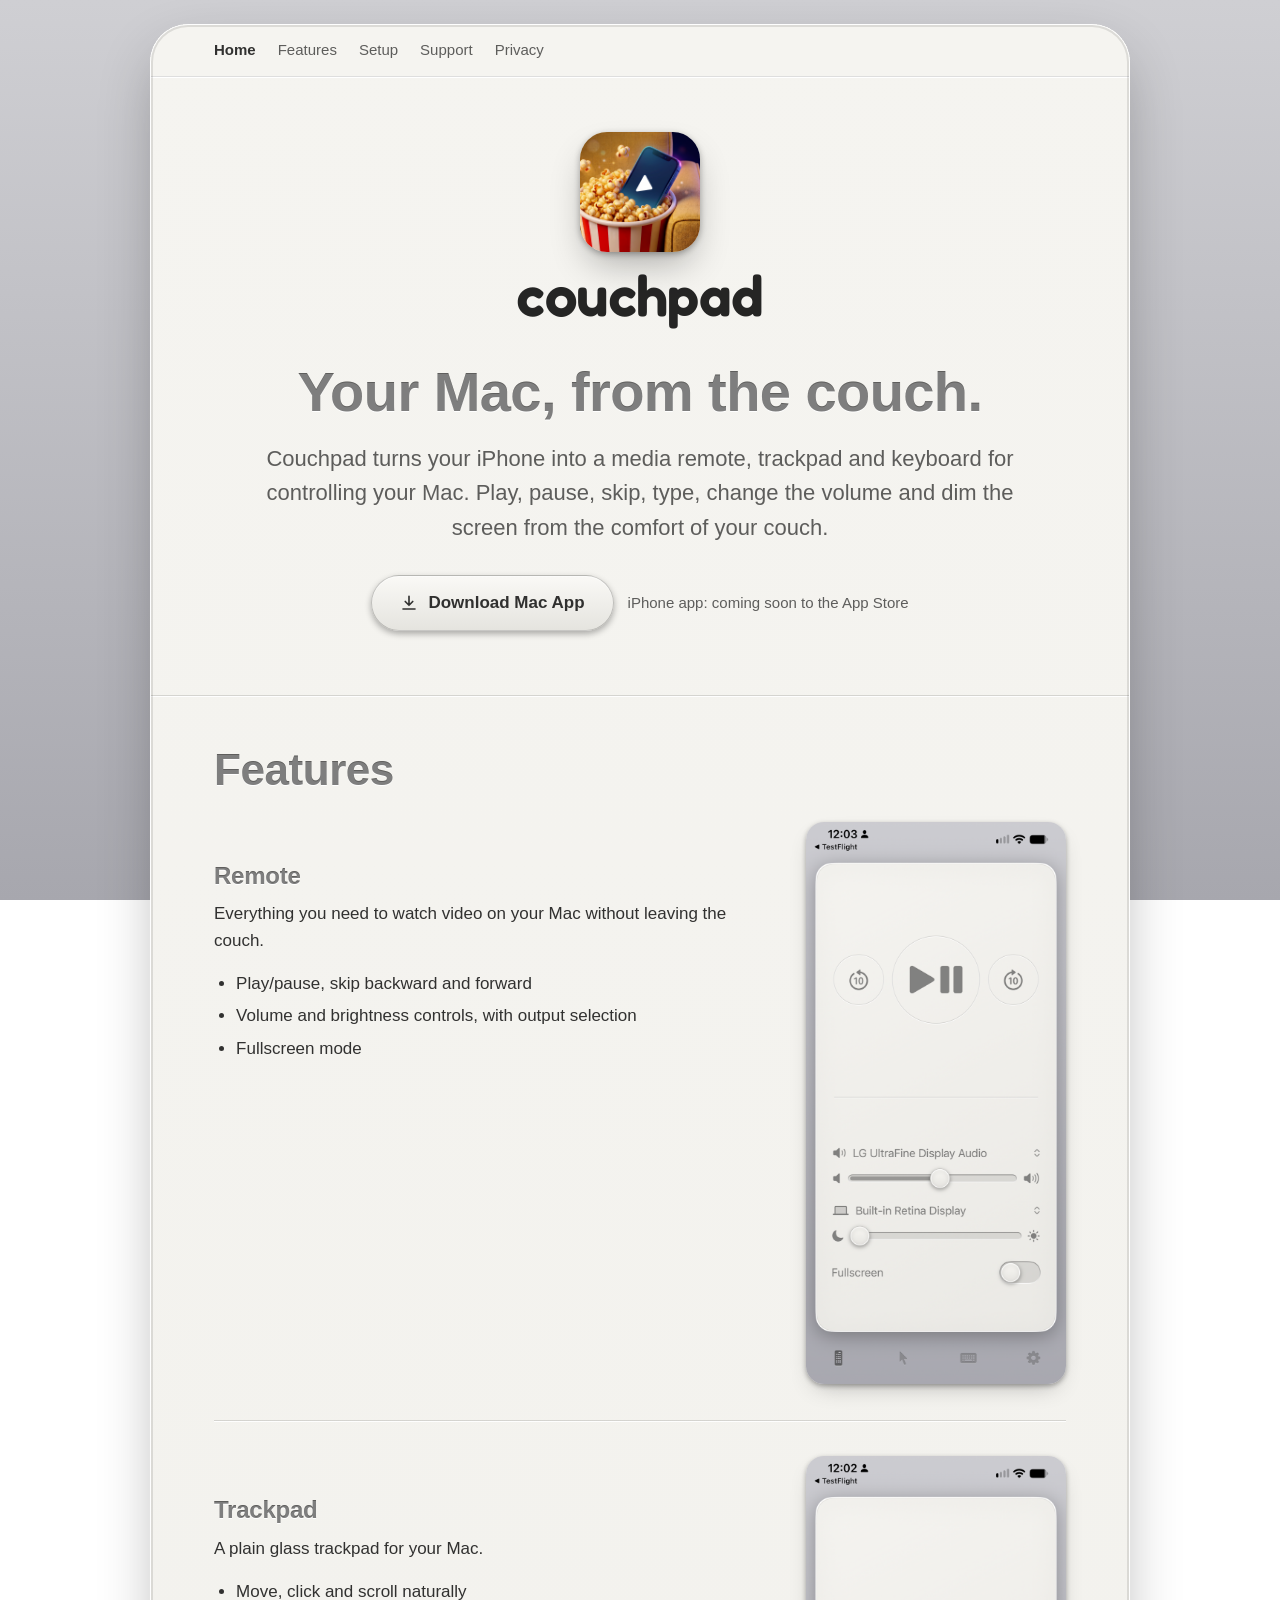
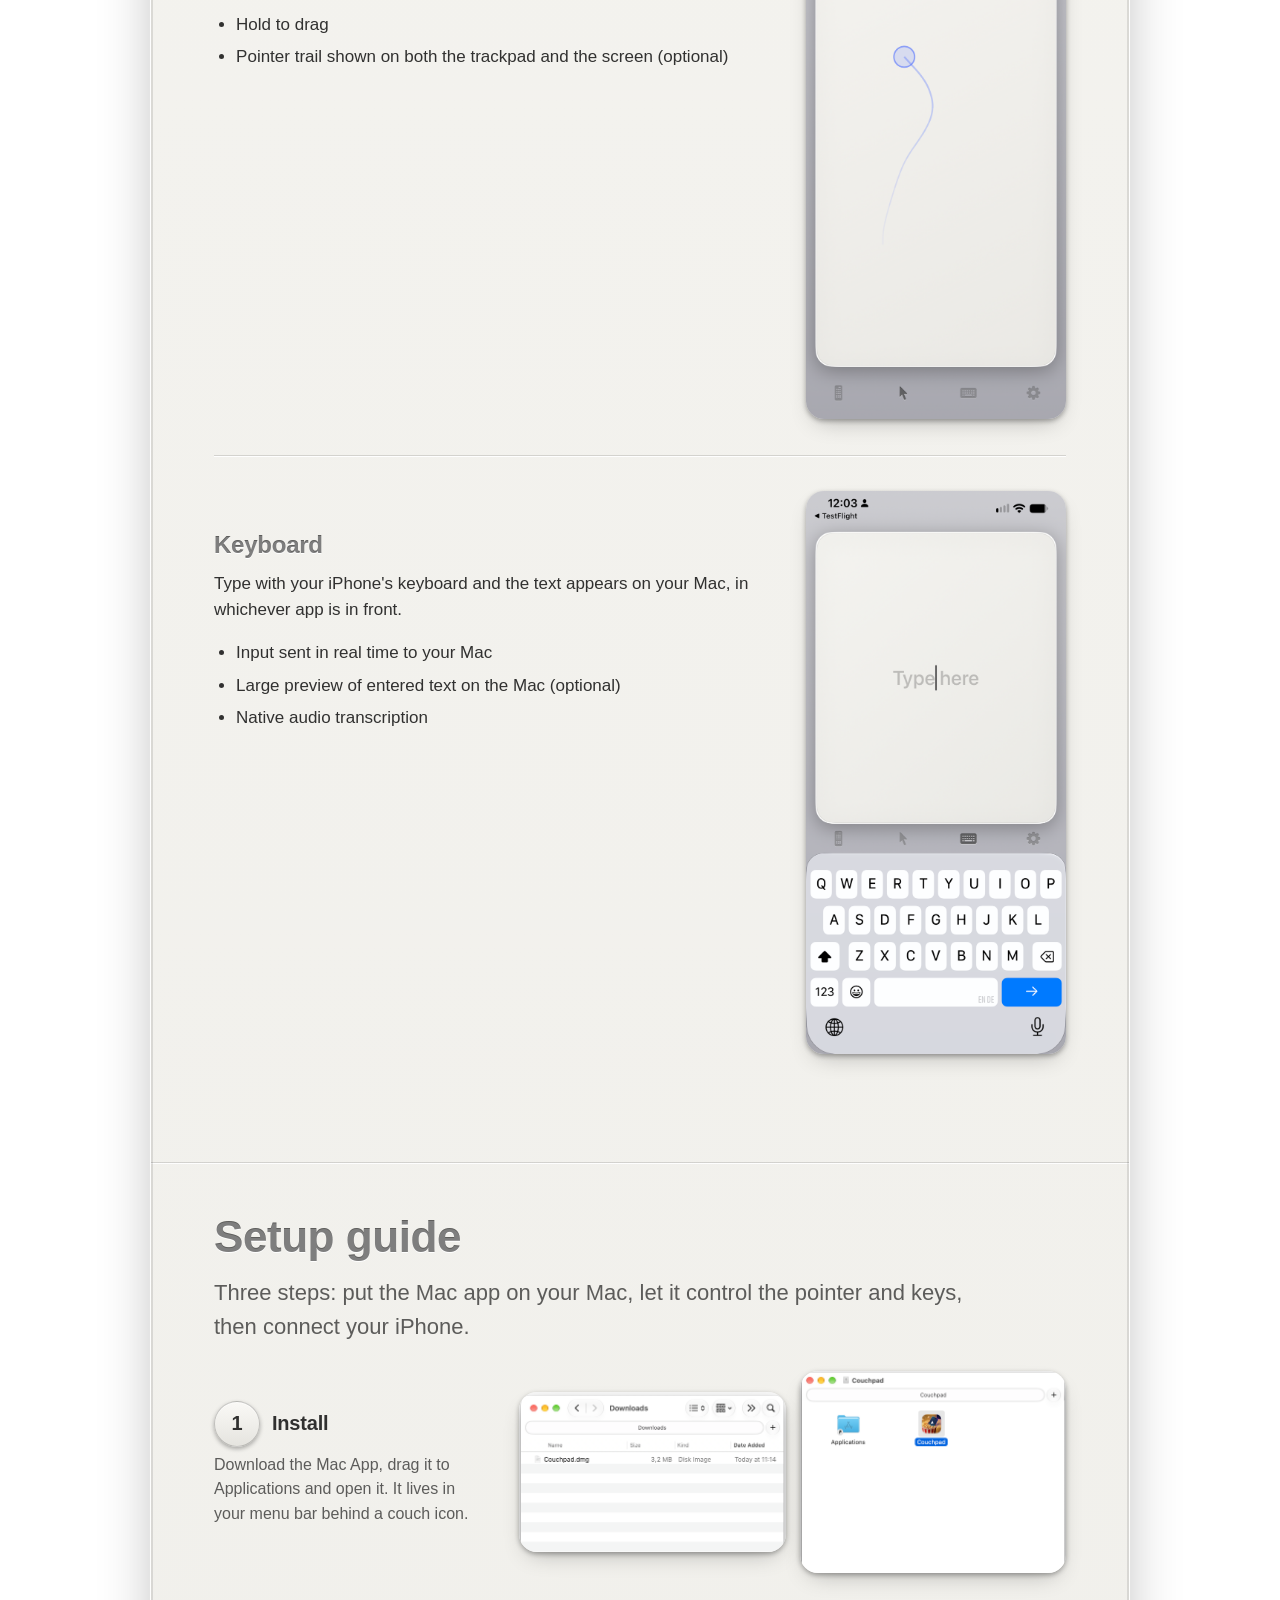
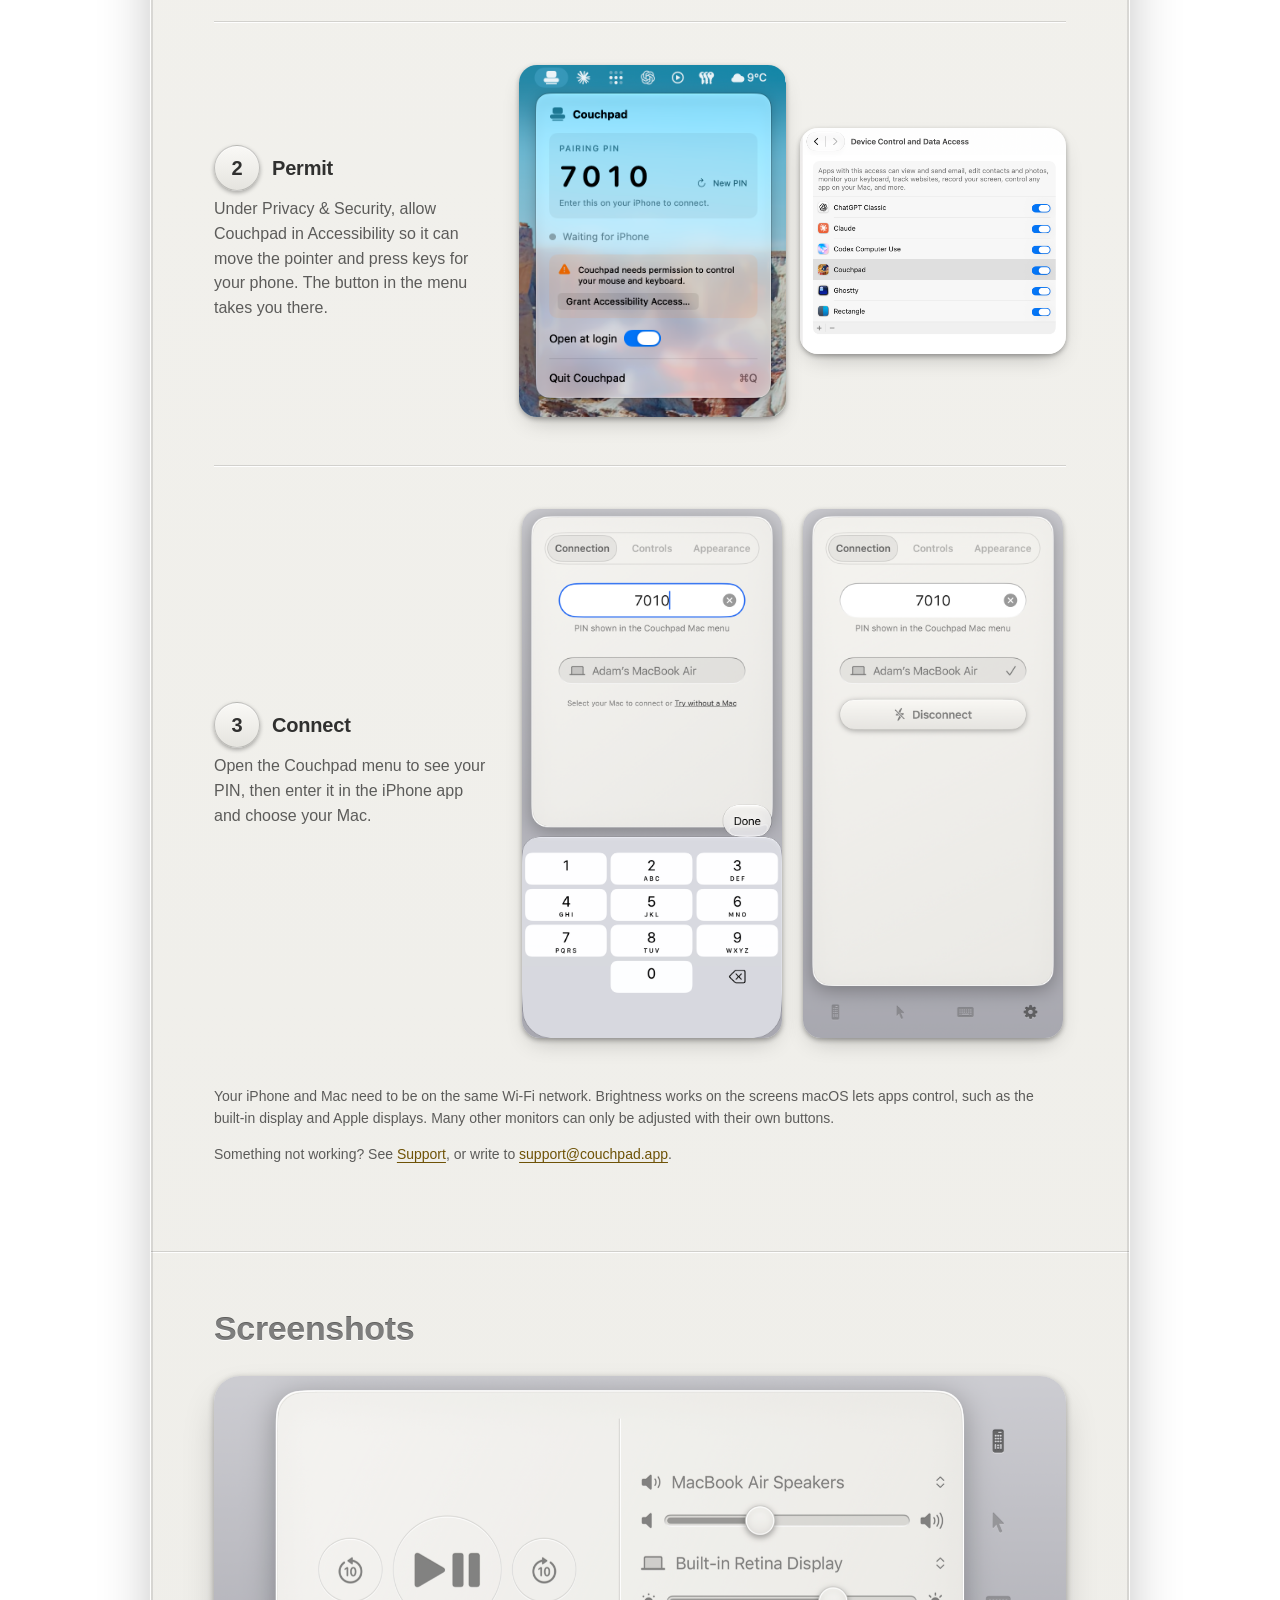
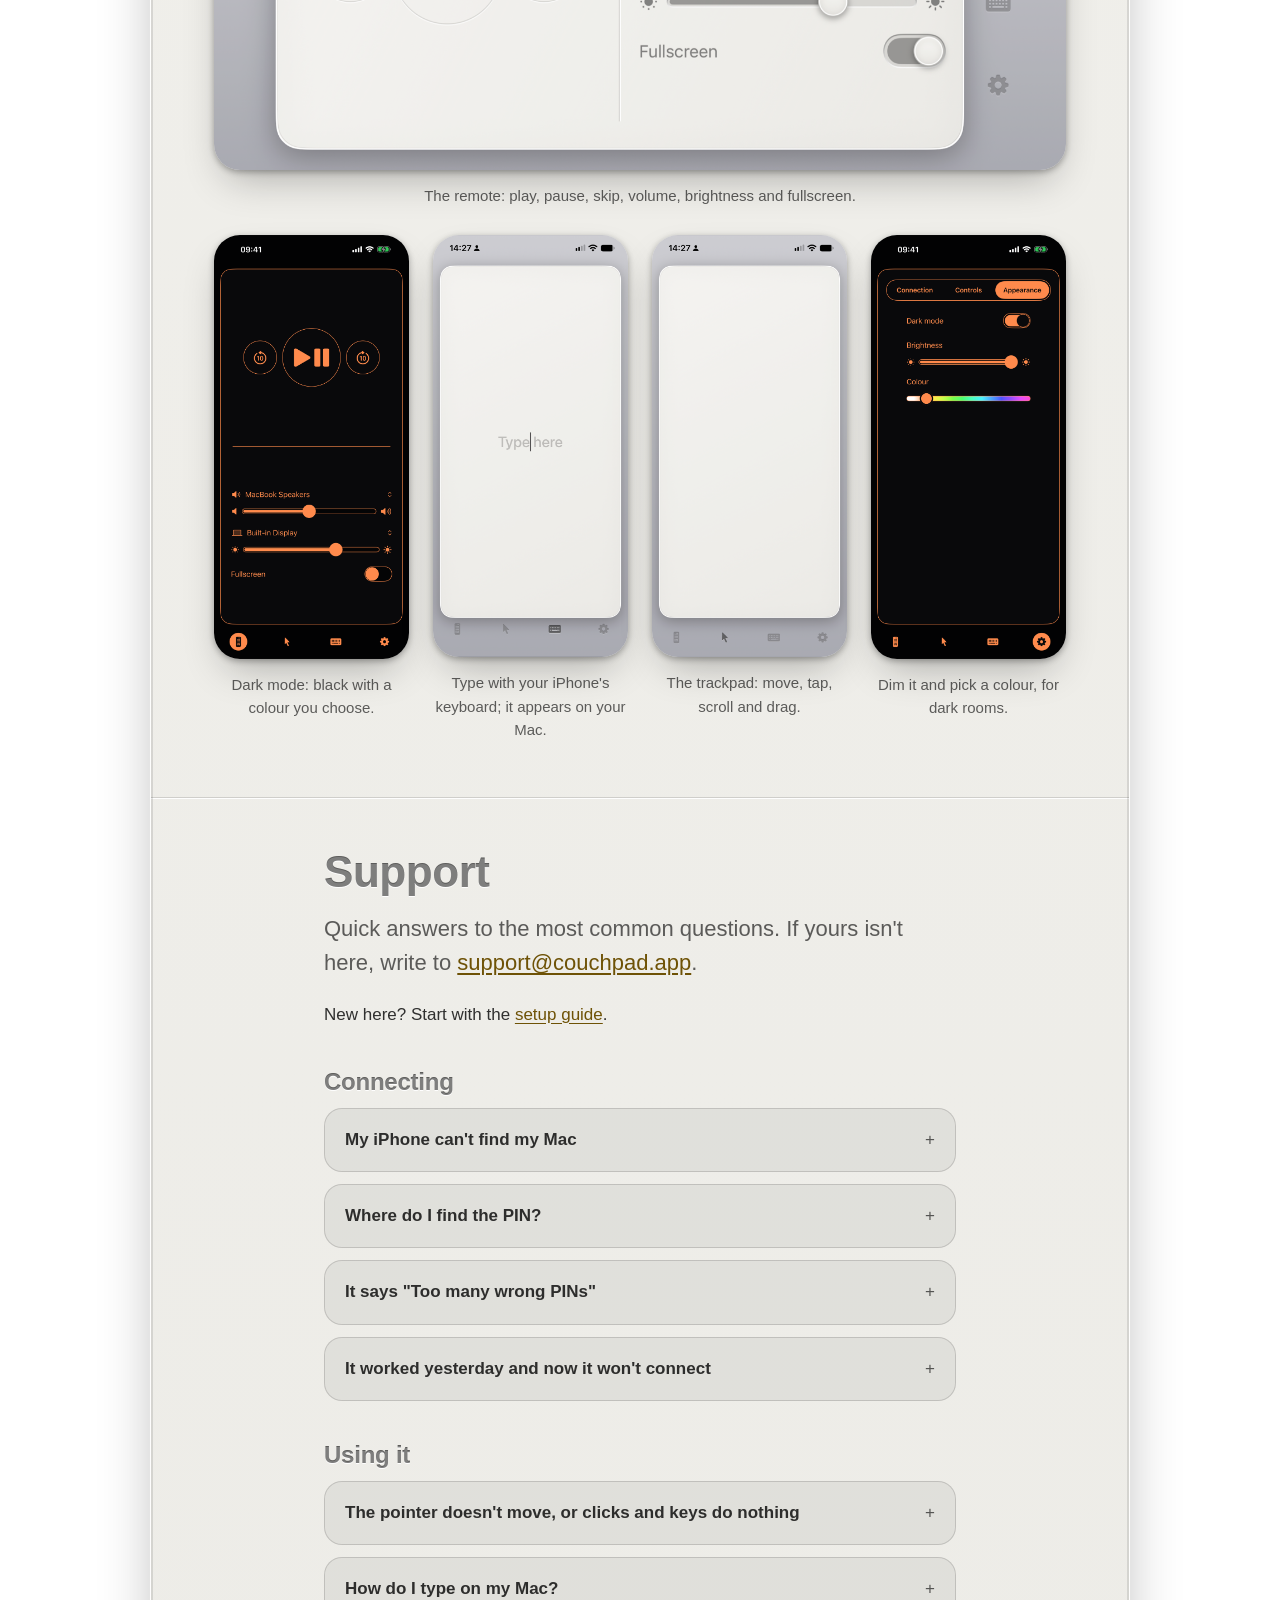
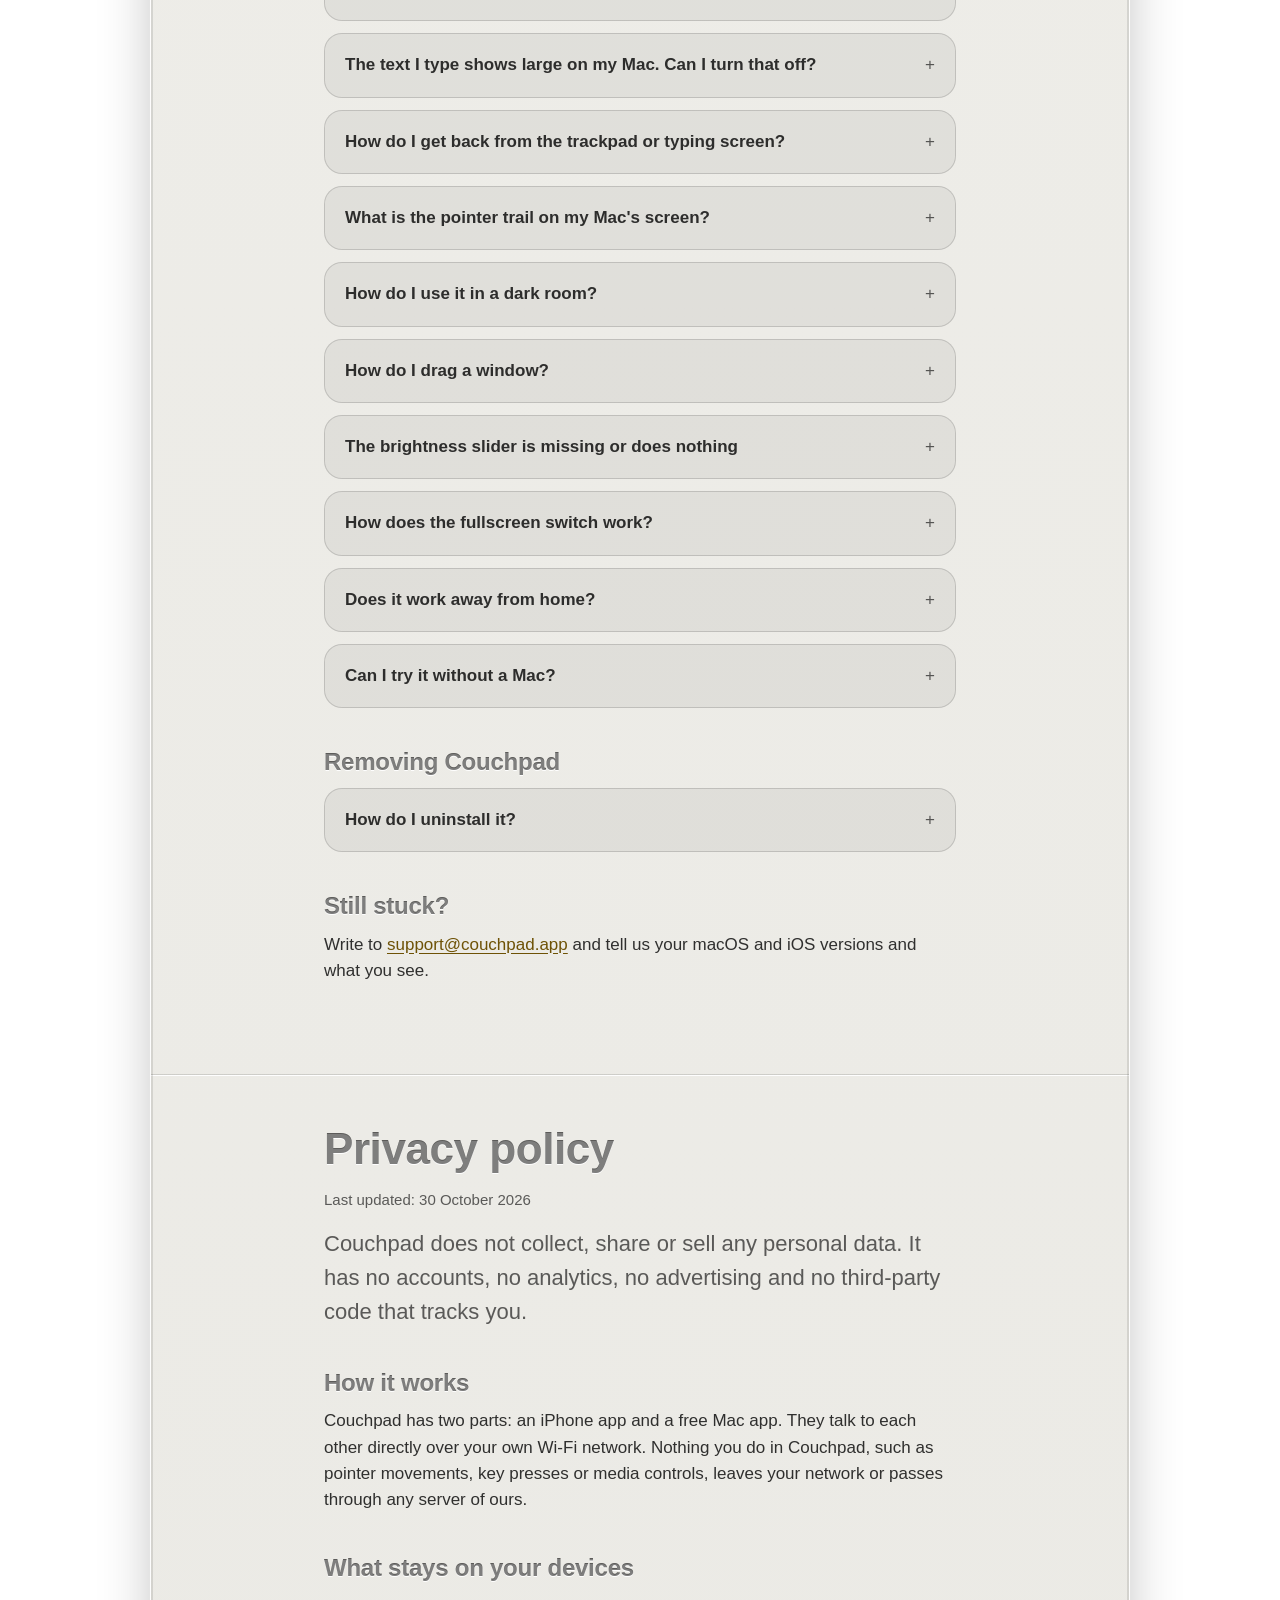
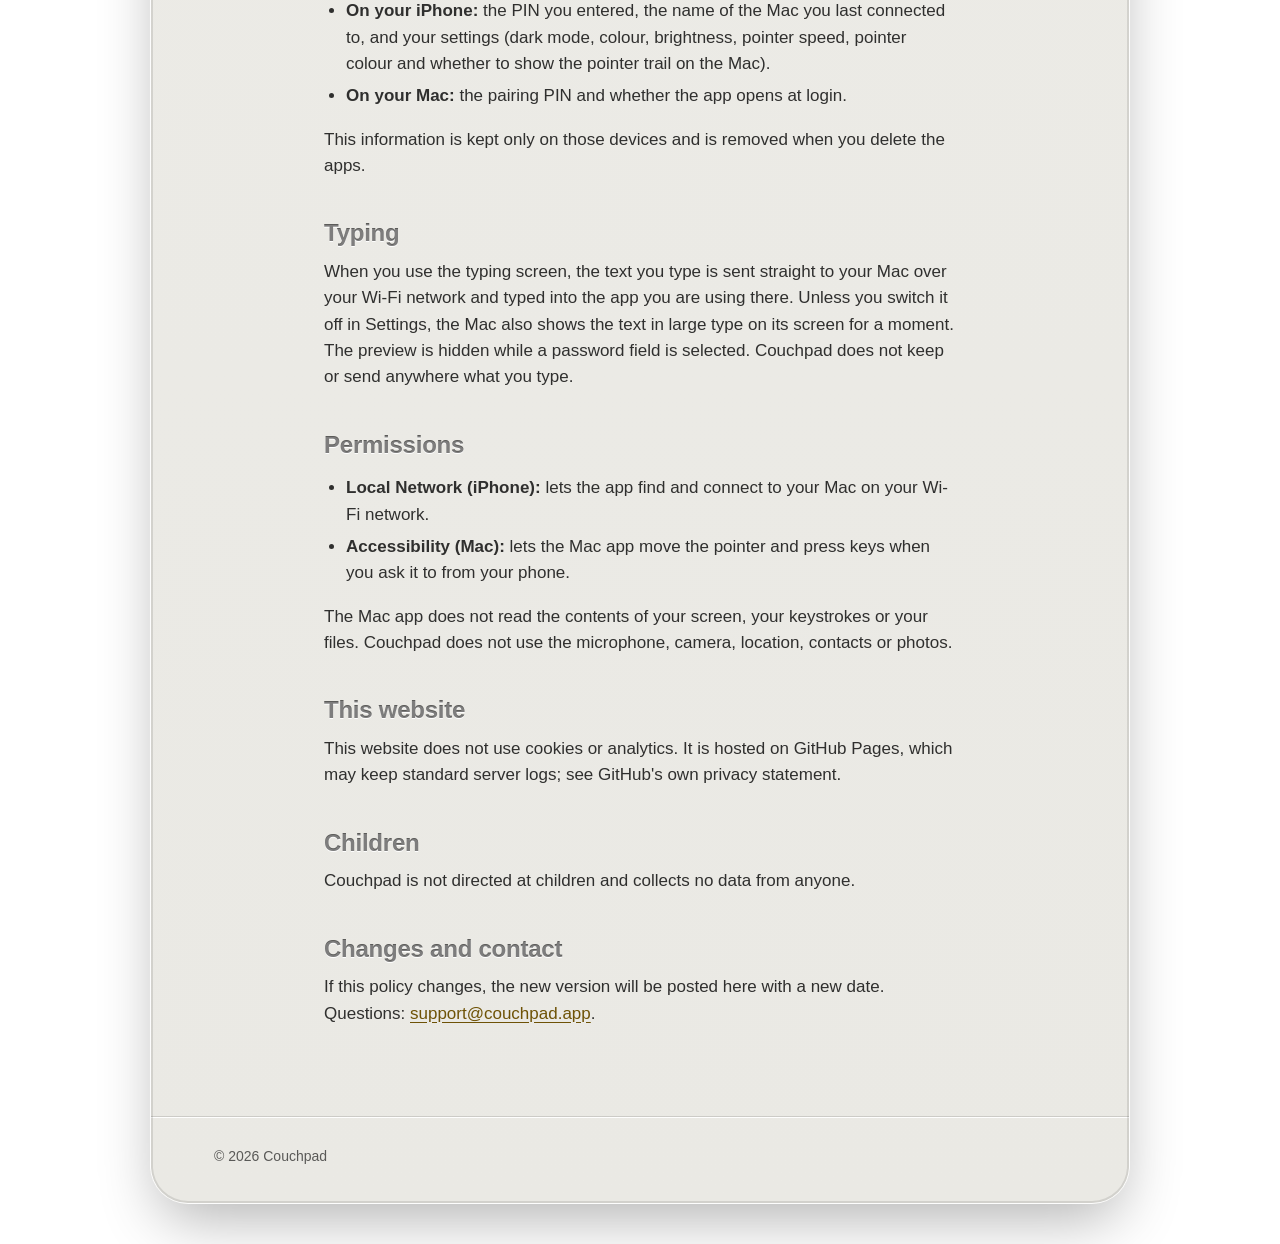
==== commit bfaad1db: "Combine the site into one page with a sticky nav and a Features section Setup, Support and Privacy b" ====
--- a/privacy/index.html
+++ b/privacy/index.html
@@ -3,61 +3,13 @@
 <head>
 <meta charset="utf-8">
 <meta name="viewport" content="width=device-width, initial-scale=1">
-<title>Couchpad privacy policy</title>
-<meta name="description" content="Couchpad collects no data. Everything happens between your iPhone and your Mac on your own Wi-Fi network.">
-<link rel="canonical" href="https://couchpad.app/privacy/">
-<link rel="icon" type="image/png" sizes="32x32" href="/assets/favicon-32.png">
-<link rel="apple-touch-icon" href="/assets/apple-touch-icon.png">
-<meta property="og:type" content="website">
-<meta property="og:site_name" content="Couchpad">
-<meta property="og:title" content="Couchpad privacy policy">
-<meta property="og:description" content="Couchpad collects no data. Everything happens between your iPhone and your Mac on your own Wi-Fi network.">
-<meta property="og:url" content="https://couchpad.app/privacy/">
-<meta property="og:image" content="https://couchpad.app/assets/icon-512.png">
-<meta name="twitter:card" content="summary">
-<link rel="stylesheet" href="/assets/style.css">
+<title>Couchpad Privacy</title>
+<meta name="robots" content="noindex">
+<link rel="canonical" href="https://couchpad.app/">
+<meta http-equiv="refresh" content="0; url=/#privacy">
+<script>location.replace("/" + (location.hash || "#privacy"));</script>
 </head>
 <body>
-<div class="pad">
-<main class="inner page">
-  <h1 class="etched">Privacy policy</h1>
-  <p class="meta">Last updated: 30 October 2026</p>
-  <p class="lead" style="margin-left:0">Couchpad does not collect, share or sell any personal data. It has no accounts, no analytics, no advertising and no third-party code that tracks you.</p>
-
-  <h2 class="etched">How it works</h2>
-  <p>Couchpad has two parts: an iPhone app and a free Mac app. They talk to each other directly over your own Wi-Fi network. Nothing you do in Couchpad, such as pointer movements, key presses or media controls, leaves your network or passes through any server of ours.</p>
-
-  <h2 class="etched">What stays on your devices</h2>
-  <ul>
-    <li><strong>On your iPhone:</strong> the PIN you entered, the name of the Mac you last connected to, and your settings (dark mode, colour, brightness, pointer speed, pointer colour and whether to show the pointer trail on the Mac).</li>
-    <li><strong>On your Mac:</strong> the pairing PIN and whether the app opens at login.</li>
-  </ul>
-  <p>This information is kept only on those devices and is removed when you delete the apps.</p>
-
-  <h2 class="etched">Typing</h2>
-  <p>When you use the typing screen, the text you type is sent straight to your Mac over your Wi-Fi network and typed into the app you are using there. Unless you switch it off in Settings, the Mac also shows the text in large type on its screen for a moment. The preview is hidden while a password field is selected. Couchpad does not keep or send anywhere what you type.</p>
-
-  <h2 class="etched">Permissions</h2>
-  <ul>
-    <li><strong>Local Network (iPhone):</strong> lets the app find and connect to your Mac on your Wi-Fi network.</li>
-    <li><strong>Accessibility (Mac):</strong> lets the Mac app move the pointer and press keys when you ask it to from your phone.</li>
-  </ul>
-  <p>The Mac app does not read the contents of your screen, your keystrokes or your files. Couchpad does not use the microphone, camera, location, contacts or photos.</p>
-
-  <h2 class="etched">This website</h2>
-  <p>This website does not use cookies or analytics. It is hosted on GitHub Pages, which may keep standard server logs; see GitHub's own privacy statement.</p>
-
-  <h2 class="etched">Children</h2>
-  <p>Couchpad is not directed at children and collects no data from anyone.</p>
-
-  <h2 class="etched">Changes and contact</h2>
-  <p>If this policy changes, the new version will be posted here with a new date. Questions: <a href="mailto:support@couchpad.app">support@couchpad.app</a>.</p>
-</main>
-<hr class="rule">
-<footer class="inner site-footer">
-  <span>&copy; 2026 Couchpad. Not affiliated with Apple Inc.</span>
-  <nav aria-label="Footer"><a href="/">Home</a><a href="/setup/">Setup</a><a href="/support/">Support</a><a href="/privacy/">Privacy</a></nav>
-</footer>
-</div>
+<p>This page has moved to <a href="/#privacy">couchpad.app</a>.</p>
 </body>
 </html>
